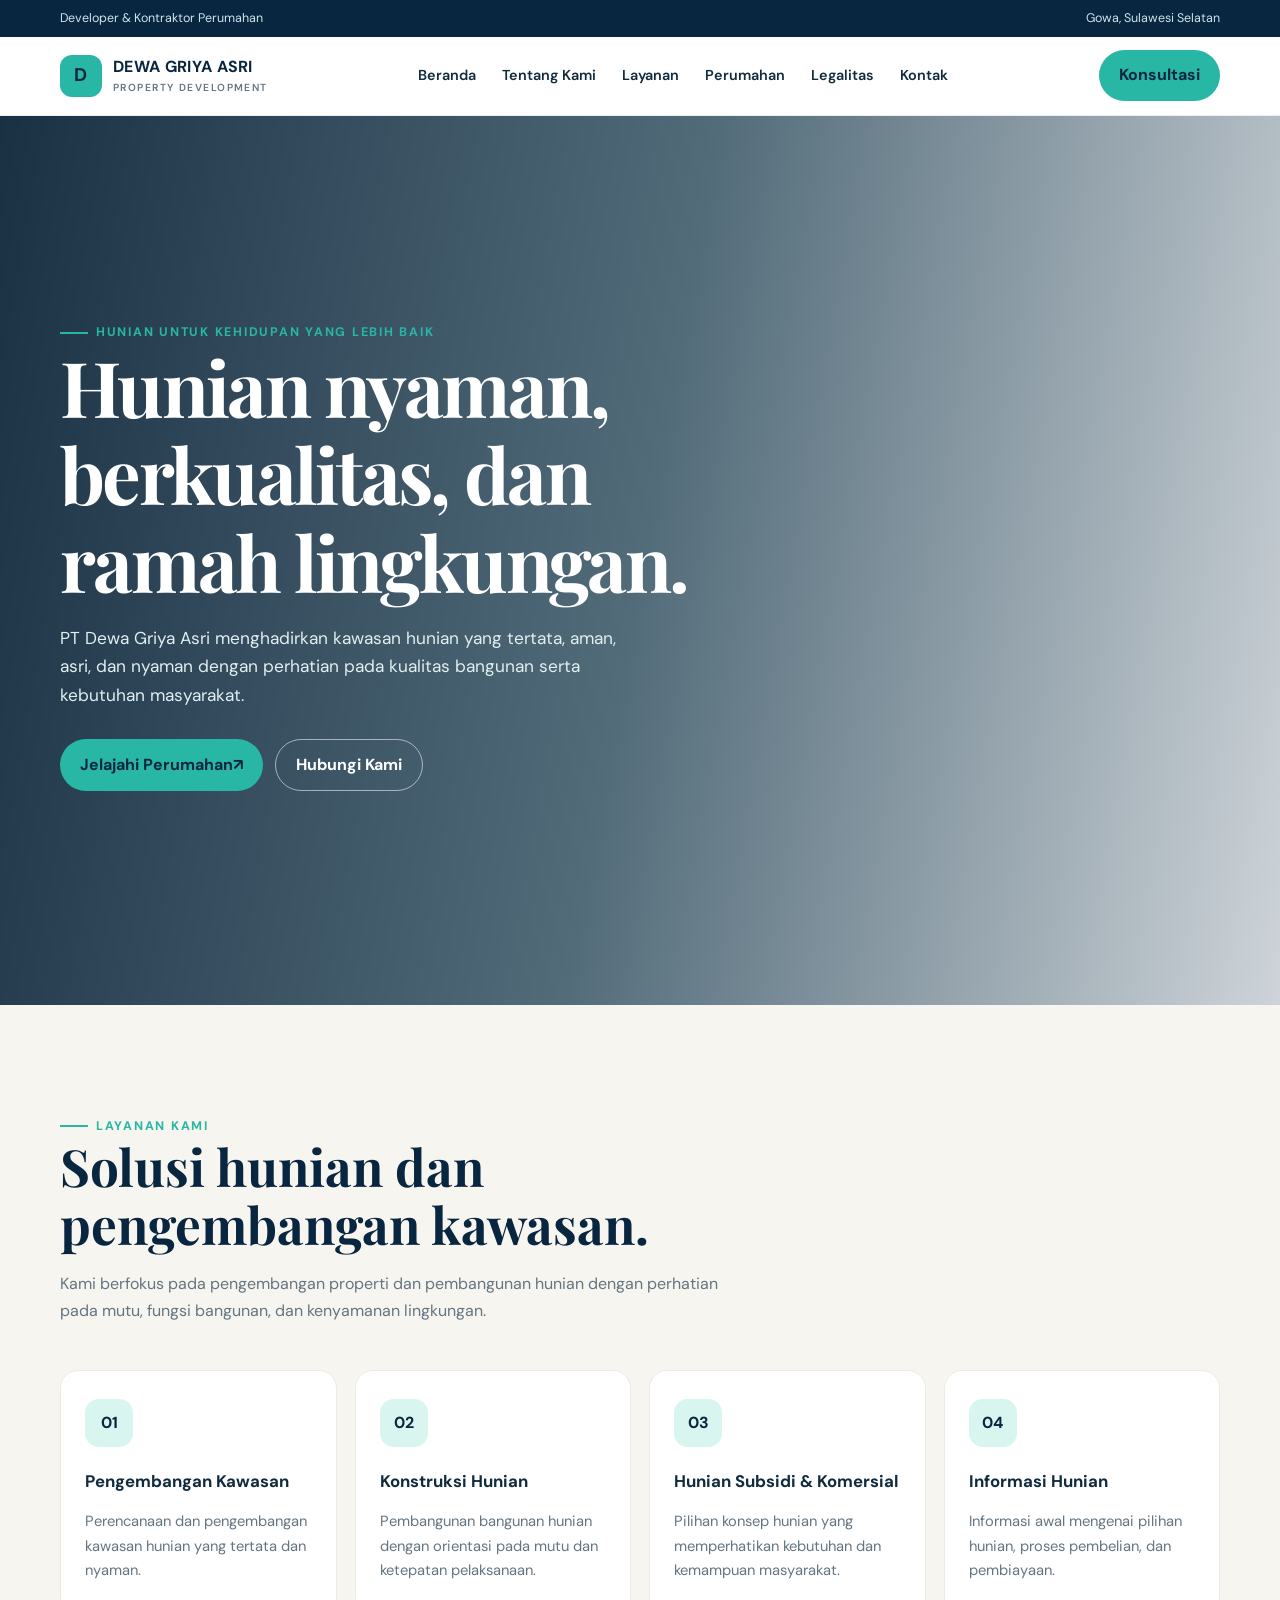
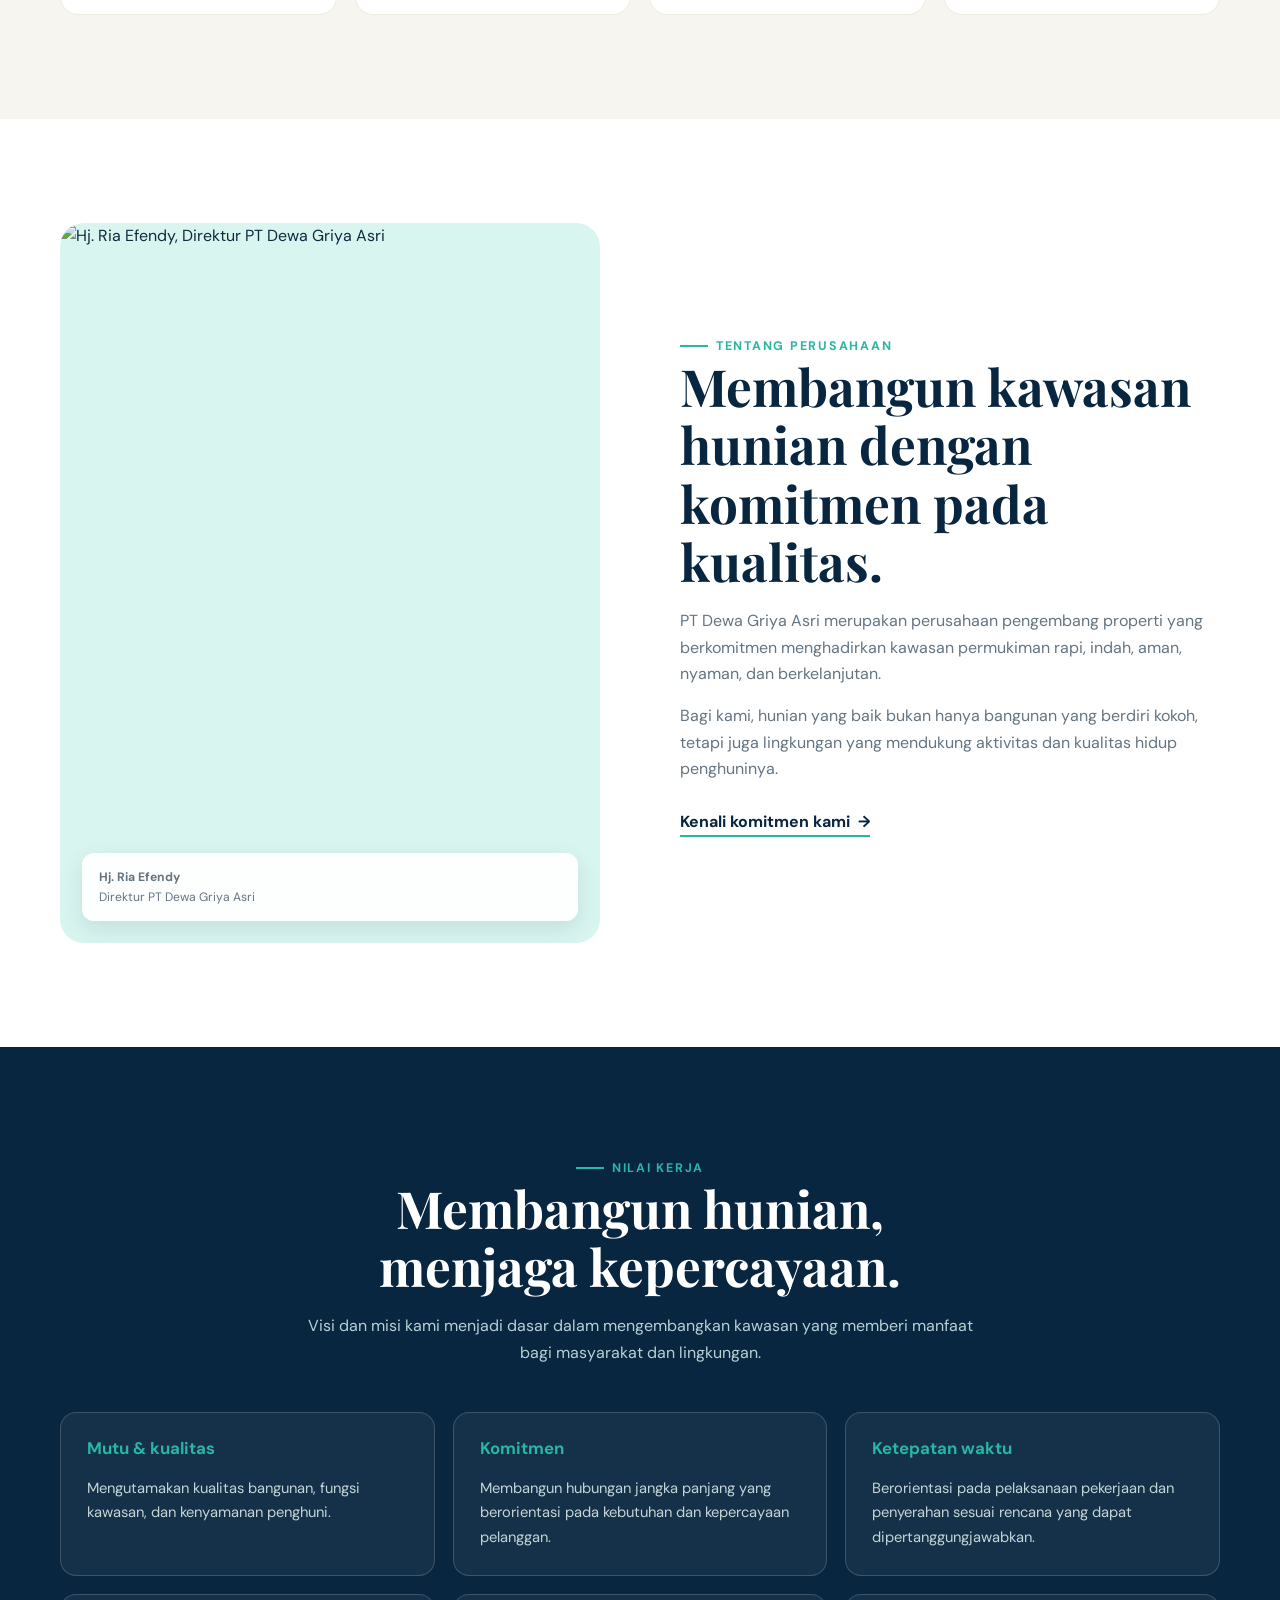
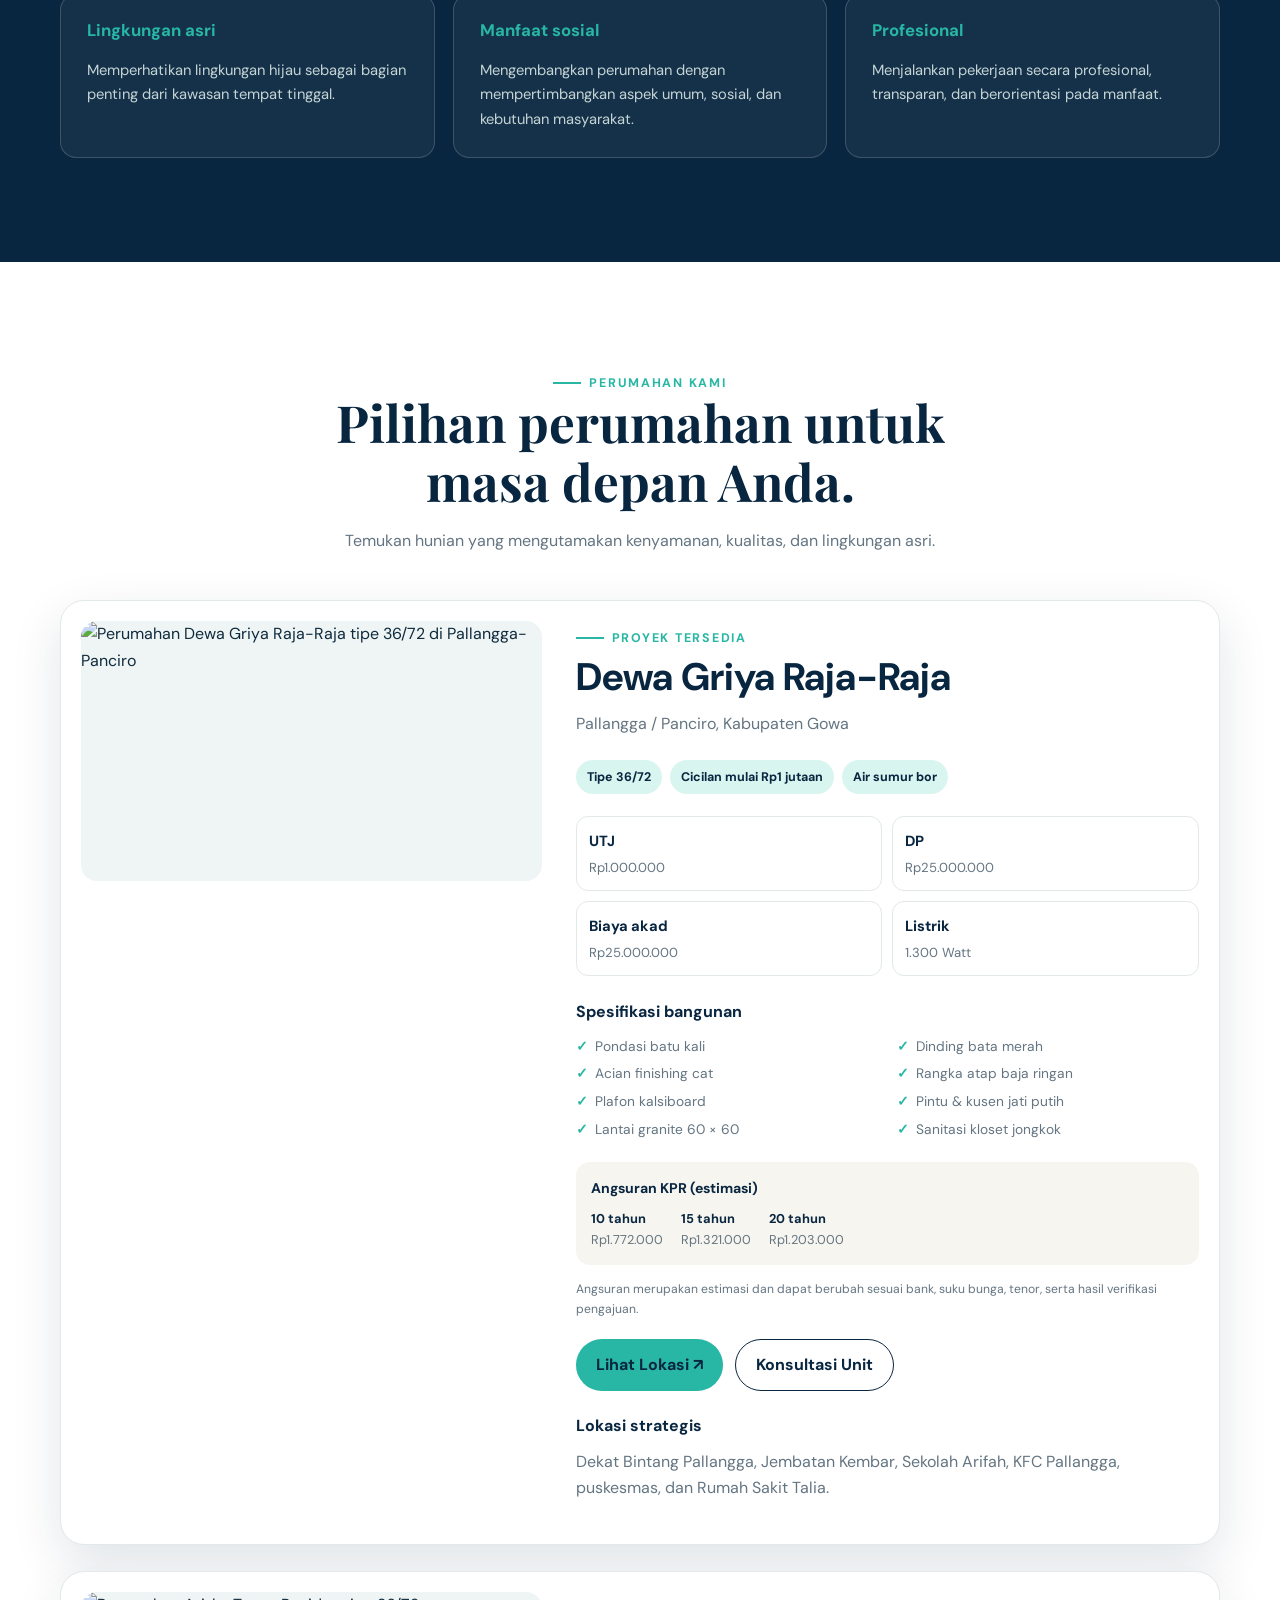
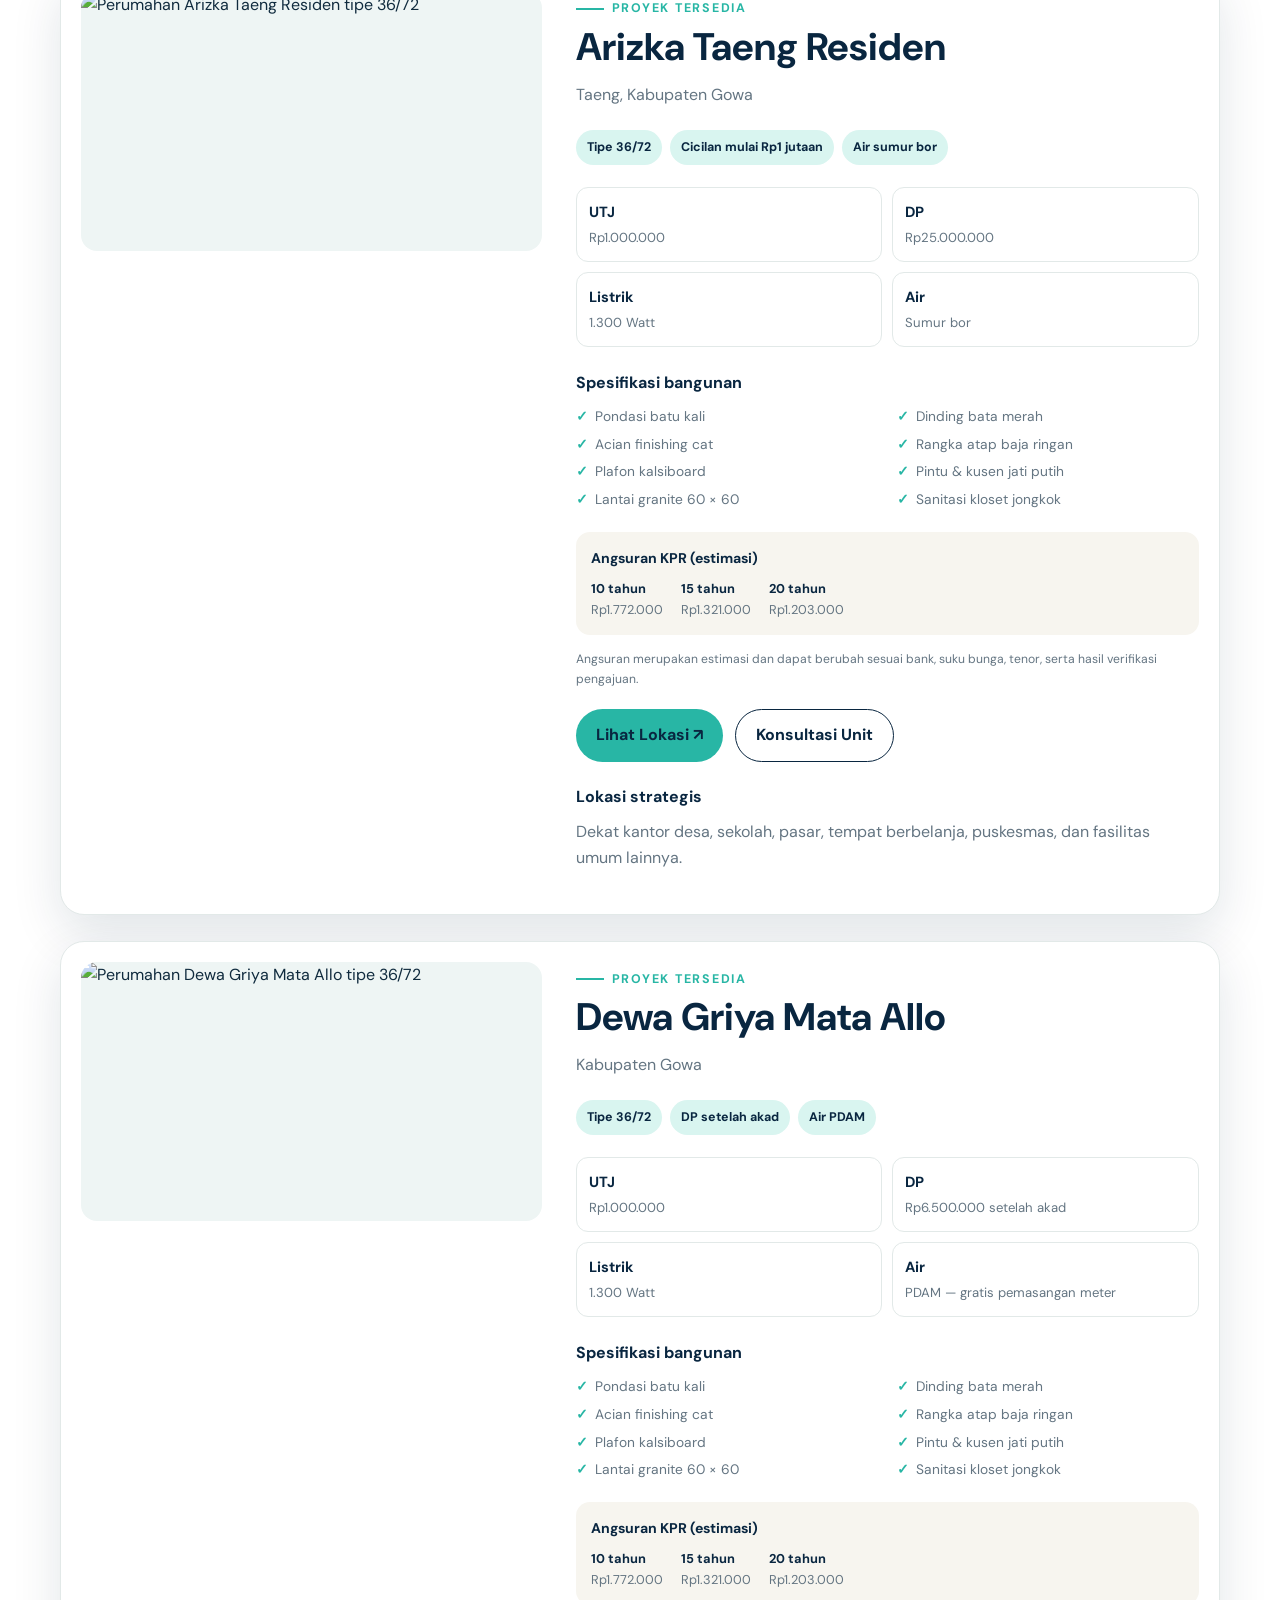
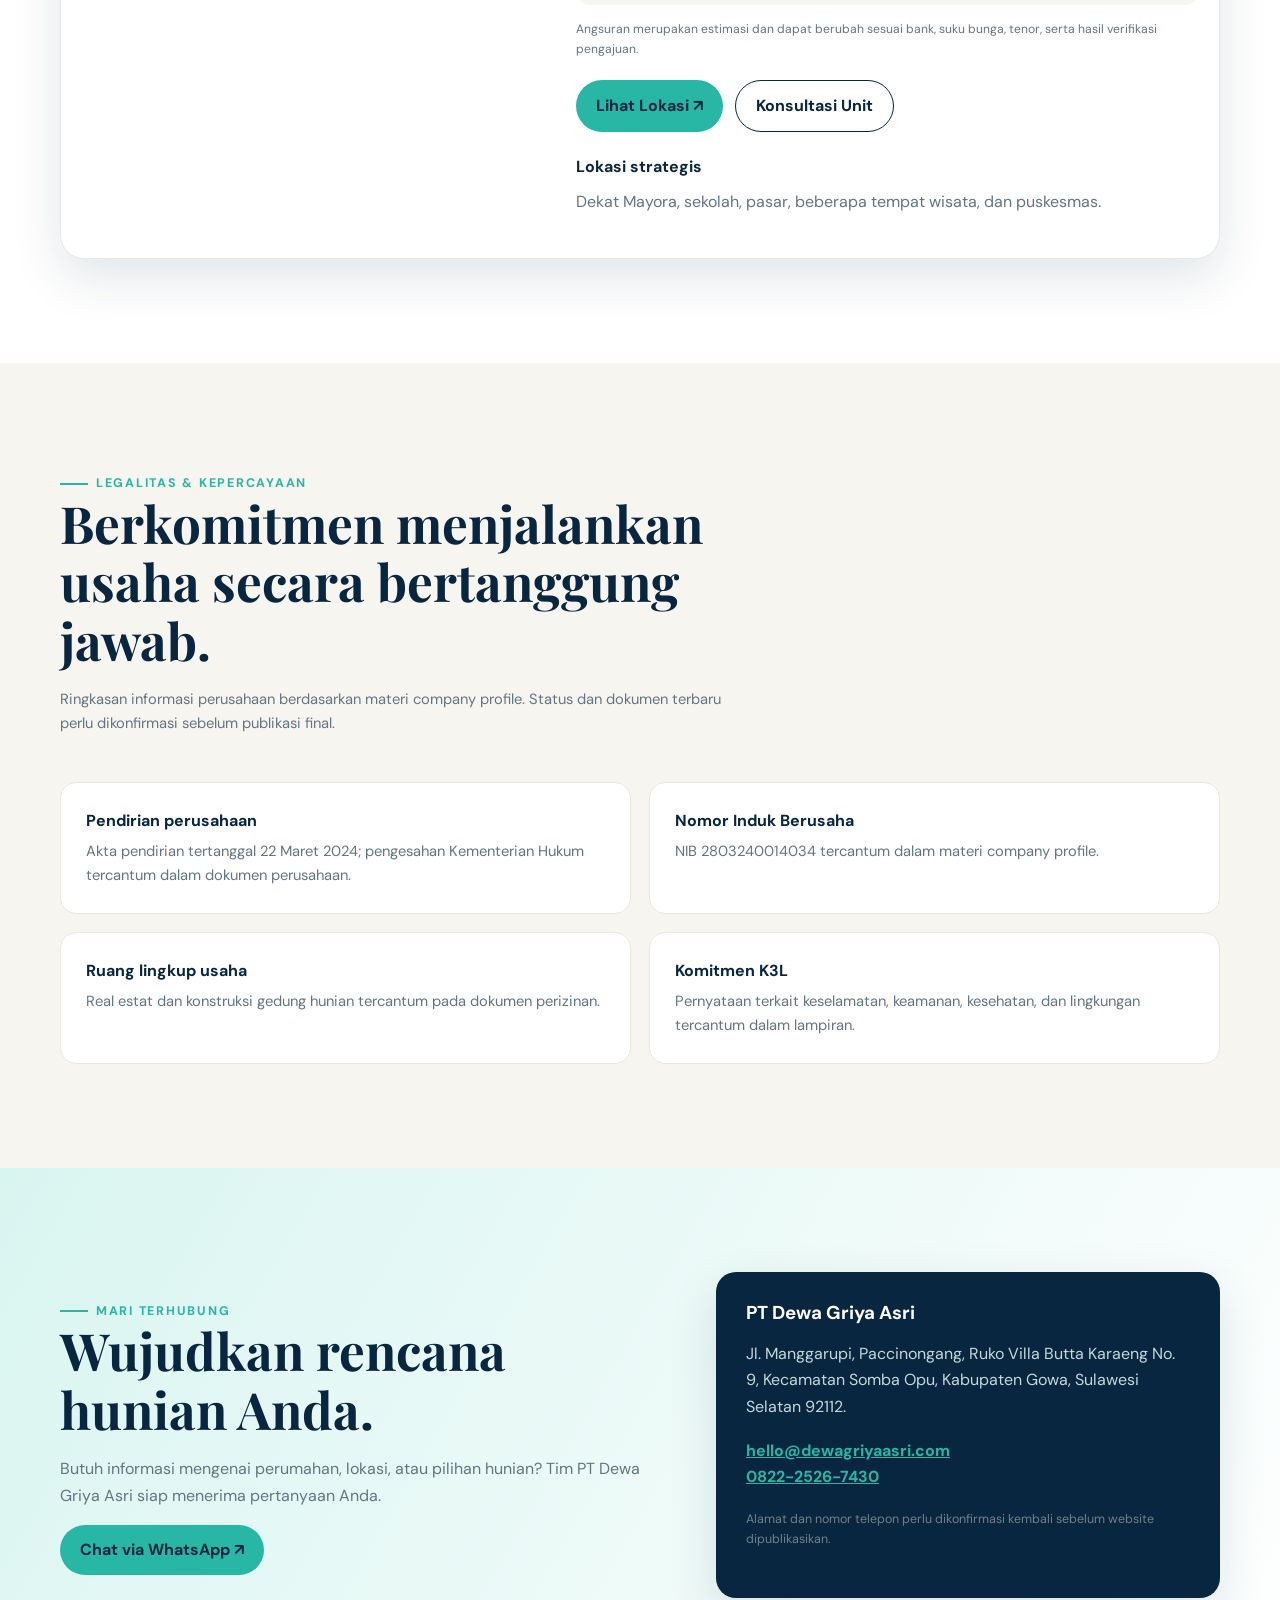
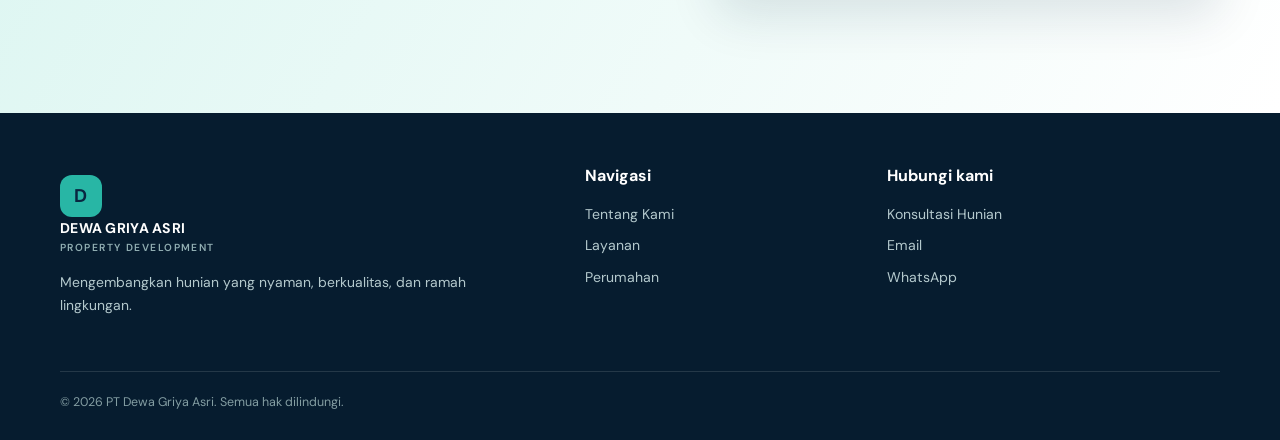
==== public/index.html @ ca7a3517 "Add PT Dewa Griya Asri website" ====
<!doctype html>
<html lang="id">
<head>
  <meta charset="utf-8">
  <meta name="viewport" content="width=device-width, initial-scale=1">
  <meta name="robots" content="index,follow">
  <meta name="theme-color" content="#0b2843">
  <link rel="canonical" href="https://dewagriyaasri.com/">
  <title>PT Dewa Griya Asri | Developer Perumahan di Gowa</title>
  <meta name="description" content="PT Dewa Griya Asri menyediakan perumahan tipe 36 di Gowa, Pallangga, Taeng, dan Mata Allo. Cek lokasi, spesifikasi, DP, serta estimasi cicilan KPR.">
  <meta property="og:type" content="website">
  <meta property="og:locale" content="id_ID">
  <meta property="og:site_name" content="PT Dewa Griya Asri">
  <meta property="og:title" content="Developer Perumahan Gowa | PT Dewa Griya Asri">
  <meta property="og:description" content="Pilihan hunian tipe 36 di Gowa dengan informasi lokasi, spesifikasi, DP, dan estimasi cicilan KPR.">
  <meta property="og:url" content="https://dewagriyaasri.com/">
  <meta property="og:image" content="https://dewagriyaasri.com/dewa-griya-raja-raja.webp">
  <meta name="twitter:card" content="summary_large_image">
  <meta name="twitter:title" content="Developer Perumahan Gowa | PT Dewa Griya Asri">
  <meta name="twitter:description" content="Pilihan hunian tipe 36 di Gowa dengan informasi lokasi, spesifikasi, DP, dan estimasi cicilan KPR.">
  <meta name="twitter:image" content="https://dewagriyaasri.com/dewa-griya-raja-raja.webp">
  <link rel="icon" href="/favicon.svg" type="image/svg+xml">
  <script type="application/ld+json">{"@context":"https://schema.org","@type":"RealEstateAgent","@id":"https://dewagriyaasri.com/#organization","name":"PT Dewa Griya Asri","url":"https://dewagriyaasri.com/","logo":"https://dewagriyaasri.com/favicon.svg","description":"Pengembang properti dan hunian di Gowa, Sulawesi Selatan.","email":"hello@dewagriyaasri.com","telephone":"+6282225267430","address":{"@type":"PostalAddress","streetAddress":"Jl. Manggarupi, Paccinongang, Ruko Villa Butta Karaeng No. 9","addressLocality":"Somba Opu","addressRegion":"Sulawesi Selatan","postalCode":"92112","addressCountry":"ID"},"areaServed":["Kabupaten Gowa","Kabupaten Maros","Kabupaten Takalar","Kota Makassar"]}</script>
  <link rel="preconnect" href="https://fonts.googleapis.com">
  <link rel="preconnect" href="https://fonts.gstatic.com" crossorigin>
  <link href="https://fonts.googleapis.com/css2?family=DM+Sans:wght@400;500;600;700&family=Playfair+Display:wght@600;700&display=swap" rel="stylesheet">
  <style>
    :root{--navy:#092640;--navy-2:#0f3857;--teal:#28b6a5;--teal-2:#d9f5f0;--cream:#f7f5ef;--ink:#102b3e;--muted:#647582;--line:#e2e9e8;--white:#fff;--shadow:0 18px 50px rgba(9,38,64,.12)}
    *{box-sizing:border-box}html{scroll-behavior:smooth}body{margin:0;color:var(--ink);font:16px/1.65 'DM Sans',Arial,sans-serif;background:#fff;overflow-x:hidden}a{color:inherit}img{max-width:100%;display:block}.container{width:min(1160px,calc(100% - 40px));margin:auto}.topline{background:var(--navy);color:#cce5eb;font-size:.78rem;padding:8px 0}.topline .container{display:flex;justify-content:space-between;gap:18px}.site-header{position:sticky;top:0;z-index:20;background:rgba(255,255,255,.96);border-bottom:1px solid rgba(9,38,64,.08);backdrop-filter:blur(10px)}.nav{height:78px;display:flex;align-items:center;justify-content:space-between;gap:24px}.brand{display:flex;gap:11px;align-items:center;text-decoration:none;font-weight:700;color:var(--navy);letter-spacing:.02em}.brand-mark{width:42px;height:42px;border-radius:12px;background:var(--teal);color:var(--navy);display:grid;place-items:center;font-weight:700;font-size:1.15rem}.brand small{display:block;font-size:.64rem;letter-spacing:.14em;color:var(--muted);font-weight:600}.menu{display:flex;align-items:center;gap:26px;font-size:.9rem;font-weight:600}.menu a{text-decoration:none}.menu a:hover{color:var(--teal)}.nav-cta,.button{background:var(--teal);color:var(--navy);text-decoration:none;padding:12px 20px;border-radius:999px;font-weight:700;display:inline-flex;align-items:center;justify-content:center;border:0;cursor:pointer}.nav-cta:hover,.button:hover{background:#7cddcf}.hero{min-height:650px;display:grid;align-items:center;background:linear-gradient(100deg,rgba(6,31,52,.92) 0%,rgba(9,45,65,.7) 50%,rgba(9,38,64,.2) 100%),url('https://images.unsplash.com/photo-1600585154340-be6161a56a0c?auto=format&fit=crop&w=2000&q=85') center/cover}.hero-content{padding:96px 0 110px;color:white;max-width:690px}.eyebrow{display:inline-flex;align-items:center;gap:8px;color:var(--teal);font-size:.78rem;font-weight:700;letter-spacing:.14em;text-transform:uppercase}.eyebrow:before{content:'';width:28px;height:2px;background:var(--teal)}h1,h2,h3{margin:0 0 18px;line-height:1.14}h1,h2{font-family:'Playfair Display',Georgia,serif}h1{font-size:clamp(2.8rem,6vw,5.2rem);letter-spacing:-.035em}.hero p{font-size:1.08rem;max-width:570px;color:#e0eff0;margin:0 0 30px}.actions{display:flex;gap:12px;flex-wrap:wrap}.button.alt{background:transparent;color:#fff;border:1px solid rgba(255,255,255,.55)}.button.alt:hover{background:#fff;color:var(--navy)}section{padding:104px 0}.section-head{max-width:680px;margin-bottom:46px}.section-head.center{text-align:center;margin-left:auto;margin-right:auto}.section-head h2{font-size:clamp(2rem,4vw,3.25rem);color:var(--navy)}.section-head p{color:var(--muted);margin:0}.services{background:var(--cream)}.service-grid{display:grid;grid-template-columns:repeat(4,1fr);gap:18px}.service{background:#fff;border-radius:18px;padding:28px 24px;min-height:245px;border:1px solid #eeeae1;transition:.25s}.service:hover{transform:translateY(-5px);box-shadow:var(--shadow)}.icon{width:48px;height:48px;border-radius:14px;background:var(--teal-2);display:grid;place-items:center;color:var(--navy);font-weight:700;margin-bottom:25px}.service h3{font-size:1.05rem}.service p,.feature p,.legal p{font-size:.92rem;color:var(--muted);margin:0}.about{display:grid;grid-template-columns:1fr 1fr;gap:80px;align-items:center}.about-visual{min-height:500px;border-radius:24px;background:var(--teal-2);position:relative;overflow:hidden}.about-visual img{width:100%;height:100%;min-height:500px;object-fit:cover;object-position:center 28%}.visual-note{position:absolute;bottom:22px;left:22px;right:22px;background:rgba(255,255,255,.94);padding:14px 17px;border-radius:12px;font-size:.76rem;color:var(--muted);box-shadow:0 8px 22px rgba(9,38,64,.1)}.about-copy h2{font-size:clamp(2rem,4vw,3.2rem);color:var(--navy)}.about-copy p{color:var(--muted)}.text-link{color:var(--navy);font-weight:700;text-decoration:none;border-bottom:2px solid var(--teal);display:inline-block;margin-top:10px}.values{background:var(--navy);color:white}.values .section-head h2{color:#fff}.values .section-head p{color:#b8d0d3}.value-grid{display:grid;grid-template-columns:repeat(3,1fr);gap:18px}.feature{border:1px solid rgba(255,255,255,.17);border-radius:16px;padding:26px;background:rgba(255,255,255,.05)}.feature h3{font-size:1.05rem;color:var(--teal)}.feature p{color:#c5d5d6}.catalog{background:#fff}.empty-project{border:1px dashed #9ac9c3;border-radius:20px;padding:48px;text-align:center;background:linear-gradient(135deg,#f1fbf9,#fff)}.empty-project h3{color:var(--navy);font-size:1.5rem}.empty-project p{max-width:620px;margin:0 auto 22px;color:var(--muted)}.project-card{display:grid;grid-template-columns:.85fr 1.15fr;gap:34px;background:#fff;border:1px solid var(--line);border-radius:24px;padding:20px;box-shadow:var(--shadow);text-align:left}.project-image{border-radius:16px;overflow:hidden;background:#eef5f4;aspect-ratio:16/9;align-self:start}.project-image img{width:100%;height:100%;object-fit:contain;object-position:center}.project-placeholder{height:100%;min-height:480px;border-radius:16px;background:linear-gradient(145deg,var(--navy),var(--navy-2));color:#fff;display:grid;place-items:center;text-align:center;padding:30px}.project-placeholder strong{display:block;color:var(--teal);font-family:'Playfair Display',Georgia,serif;font-size:2rem;line-height:1.15}.project-placeholder span{display:block;margin-top:10px;color:#c5d8d9;font-size:.9rem}.project-content h3{font-size:clamp(1.7rem,3vw,2.4rem);color:var(--navy);margin:7px 0 12px}.project-location{color:var(--muted);margin:0 0 22px}.project-tags{display:flex;gap:8px;flex-wrap:wrap;margin-bottom:22px}.project-tag{background:var(--teal-2);color:var(--navy);font-size:.78rem;font-weight:700;padding:7px 11px;border-radius:999px}.project-data{display:grid;grid-template-columns:1fr 1fr;gap:10px;margin:0 0 23px}.project-data div{border:1px solid var(--line);border-radius:12px;padding:12px}.project-data strong{display:block;color:var(--navy);font-size:.92rem}.project-data span{display:block;color:var(--muted);font-size:.82rem;margin-top:3px}.project-content h4{font-size:1rem;color:var(--navy);margin:22px 0 9px}.spec-list{display:grid;grid-template-columns:1fr 1fr;gap:5px 20px;padding:0;margin:0;list-style:none;color:var(--muted);font-size:.86rem}.spec-list li::before{content:'✓';color:var(--teal);font-weight:700;margin-right:7px}.installment{background:var(--cream);border-radius:14px;padding:15px;margin-top:21px}.installment p{margin:0 0 8px;color:var(--navy);font-size:.88rem}.installment-grid{display:flex;gap:18px;flex-wrap:wrap}.installment-grid strong{display:block;color:var(--navy)}.installment-grid span{font-size:.8rem;color:var(--muted)}.project-note{font-size:.76rem!important;margin:14px 0 0!important;color:var(--muted)!important}.legal{background:var(--cream)}.legal-grid{display:grid;grid-template-columns:1fr 1fr;gap:18px}.legal-card{background:#fff;border-radius:16px;padding:25px;border:1px solid #ebe7df}.legal-card strong{display:block;color:var(--navy);margin-bottom:5px}.contact{background:linear-gradient(120deg,var(--teal-2),#fff);padding-bottom:115px}.contact-box{display:grid;grid-template-columns:1.1fr .9fr;gap:40px;align-items:center}.contact h2{font-size:clamp(2.1rem,4vw,3.4rem);color:var(--navy)}.contact p{color:var(--muted)}.contact-card{background:var(--navy);color:#fff;border-radius:20px;padding:30px;box-shadow:var(--shadow)}.contact-card p{color:#c5d8d9;margin:5px 0 18px}.contact-card a{color:var(--teal);font-weight:700}.footer{background:#061c2f;color:#b4c9cd;padding:54px 0 28px}.footer-grid{display:grid;grid-template-columns:1.3fr .7fr .9fr;gap:44px;padding-bottom:40px}.footer h3{font-family:'DM Sans',sans-serif;font-size:1rem;color:#fff}.footer p{font-size:.87rem}.footer a{text-decoration:none;display:block;font-size:.88rem;margin:8px 0}.copyright{border-top:1px solid rgba(255,255,255,.12);padding-top:20px;font-size:.78rem;color:#839da2}.mobile-toggle{display:none;background:none;border:0;font-size:1.7rem;color:var(--navy)}.disclaimer{font-size:.78rem!important;margin-top:25px;color:#708186!important}
    @media(max-width:900px){.menu{gap:14px}.menu a:nth-child(n+4){display:none}.service-grid{grid-template-columns:repeat(2,1fr)}.about{gap:42px}.value-grid{grid-template-columns:repeat(2,1fr)}}
    @media(max-width:640px){.container{width:min(100% - 32px,560px)}.topline{display:none}.nav{height:68px}.brand small{font-size:.55rem}.brand-mark{width:37px;height:37px}.mobile-toggle{display:block}.menu{display:none;position:absolute;top:68px;left:0;right:0;background:white;padding:12px 16px 20px;flex-direction:column;align-items:stretch;box-shadow:0 15px 25px rgba(0,0,0,.12)}.menu.open{display:flex}.menu a:nth-child(n+4){display:block}.nav-cta{display:none}.hero{min-height:620px}.hero-content{padding:80px 0}.hero p{font-size:1rem}.button{padding:11px 17px}.hero h1{font-size:clamp(2.5rem,13vw,4rem)}section{padding:72px 0}.service-grid,.value-grid,.legal-grid,.about,.contact-box,.footer-grid,.project-card{grid-template-columns:1fr}.about-visual{min-height:360px;order:2}.project-image img{min-height:0}.project-data,.spec-list{grid-template-columns:1fr 1fr}.section-head{margin-bottom:32px}.empty-project{padding:32px 20px}.contact-card{padding:24px}.footer-grid{gap:22px}}
  </style>
</head>
<body>
  <div class="topline"><div class="container"><span>Developer &amp; Kontraktor Perumahan</span><span>Gowa, Sulawesi Selatan</span></div></div>
  <header class="site-header"><div class="container nav"><a class="brand" href="#beranda"><span class="brand-mark">D</span><span>DEWA GRIYA ASRI<small>PROPERTY DEVELOPMENT</small></span></a><button class="mobile-toggle" aria-label="Buka menu">☰</button><nav class="menu"><a href="#beranda">Beranda</a><a href="#tentang">Tentang Kami</a><a href="#layanan">Layanan</a><a href="#perumahan">Perumahan</a><a href="#legalitas">Legalitas</a><a href="#kontak">Kontak</a></nav><a class="nav-cta" href="#kontak">Konsultasi</a></div></header>
  <main>
    <section class="hero" id="beranda"><div class="container"><div class="hero-content"><span class="eyebrow">Hunian untuk kehidupan yang lebih baik</span><h1>Hunian nyaman, berkualitas, dan ramah lingkungan.</h1><p>PT Dewa Griya Asri menghadirkan kawasan hunian yang tertata, aman, asri, dan nyaman dengan perhatian pada kualitas bangunan serta kebutuhan masyarakat.</p><div class="actions"><a class="button" href="#perumahan">Jelajahi Perumahan <span aria-hidden="true">↗</span></a><a class="button alt" href="#kontak">Hubungi Kami</a></div></div></div></section>
    <section class="services" id="layanan"><div class="container"><div class="section-head"><span class="eyebrow">Layanan kami</span><h2>Solusi hunian dan pengembangan kawasan.</h2><p>Kami berfokus pada pengembangan properti dan pembangunan hunian dengan perhatian pada mutu, fungsi bangunan, dan kenyamanan lingkungan.</p></div><div class="service-grid"><article class="service"><div class="icon">01</div><h3>Pengembangan Kawasan</h3><p>Perencanaan dan pengembangan kawasan hunian yang tertata dan nyaman.</p></article><article class="service"><div class="icon">02</div><h3>Konstruksi Hunian</h3><p>Pembangunan bangunan hunian dengan orientasi pada mutu dan ketepatan pelaksanaan.</p></article><article class="service"><div class="icon">03</div><h3>Hunian Subsidi &amp; Komersial</h3><p>Pilihan konsep hunian yang memperhatikan kebutuhan dan kemampuan masyarakat.</p></article><article class="service"><div class="icon">04</div><h3>Informasi Hunian</h3><p>Informasi awal mengenai pilihan hunian, proses pembelian, dan pembiayaan.</p></article></div></div></section>
    <section id="tentang"><div class="container about"><div class="about-visual"><img src="/director-hj-ria-efendy.webp" alt="Hj. Ria Efendy, Direktur PT Dewa Griya Asri" width="960" height="1280" loading="lazy" decoding="async"><span class="visual-note"><strong>Hj. Ria Efendy</strong><br>Direktur PT Dewa Griya Asri</span></div><div class="about-copy"><span class="eyebrow">Tentang perusahaan</span><h2>Membangun kawasan hunian dengan komitmen pada kualitas.</h2><p>PT Dewa Griya Asri merupakan perusahaan pengembang properti yang berkomitmen menghadirkan kawasan permukiman rapi, indah, aman, nyaman, dan berkelanjutan.</p><p>Bagi kami, hunian yang baik bukan hanya bangunan yang berdiri kokoh, tetapi juga lingkungan yang mendukung aktivitas dan kualitas hidup penghuninya.</p><a class="text-link" href="#nilai">Kenali komitmen kami&nbsp; →</a></div></div></section>
    <section class="values" id="nilai"><div class="container"><div class="section-head center"><span class="eyebrow">Nilai kerja</span><h2>Membangun hunian, menjaga kepercayaan.</h2><p>Visi dan misi kami menjadi dasar dalam mengembangkan kawasan yang memberi manfaat bagi masyarakat dan lingkungan.</p></div><div class="value-grid"><article class="feature"><h3>Mutu &amp; kualitas</h3><p>Mengutamakan kualitas bangunan, fungsi kawasan, dan kenyamanan penghuni.</p></article><article class="feature"><h3>Komitmen</h3><p>Membangun hubungan jangka panjang yang berorientasi pada kebutuhan dan kepercayaan pelanggan.</p></article><article class="feature"><h3>Ketepatan waktu</h3><p>Berorientasi pada pelaksanaan pekerjaan dan penyerahan sesuai rencana yang dapat dipertanggungjawabkan.</p></article><article class="feature"><h3>Lingkungan asri</h3><p>Memperhatikan lingkungan hijau sebagai bagian penting dari kawasan tempat tinggal.</p></article><article class="feature"><h3>Manfaat sosial</h3><p>Mengembangkan perumahan dengan mempertimbangkan aspek umum, sosial, dan kebutuhan masyarakat.</p></article><article class="feature"><h3>Profesional</h3><p>Menjalankan pekerjaan secara profesional, transparan, dan berorientasi pada manfaat.</p></article></div></div></section>
    <section class="catalog" id="perumahan"><div class="container"><div class="section-head center"><span class="eyebrow">Perumahan kami</span><h2>Pilihan perumahan untuk masa depan Anda.</h2><p>Temukan hunian yang mengutamakan kenyamanan, kualitas, dan lingkungan asri.</p></div><article class="project-card"><div class="project-image"><img src="/dewa-griya-raja-raja.webp" alt="Perumahan Dewa Griya Raja-Raja tipe 36/72 di Pallangga-Panciro" width="1280" height="720" loading="lazy" decoding="async"></div><div class="project-content"><span class="eyebrow">Proyek tersedia</span><h3>Dewa Griya Raja-Raja</h3><p class="project-location">Pallangga / Panciro, Kabupaten Gowa</p><div class="project-tags"><span class="project-tag">Tipe 36/72</span><span class="project-tag">Cicilan mulai Rp1 jutaan</span><span class="project-tag">Air sumur bor</span></div><div class="project-data"><div><strong>UTJ</strong><span>Rp1.000.000</span></div><div><strong>DP</strong><span>Rp25.000.000</span></div><div><strong>Biaya akad</strong><span>Rp25.000.000</span></div><div><strong>Listrik</strong><span>1.300 Watt</span></div></div><h4>Spesifikasi bangunan</h4><ul class="spec-list"><li>Pondasi batu kali</li><li>Dinding bata merah</li><li>Acian finishing cat</li><li>Rangka atap baja ringan</li><li>Plafon kalsiboard</li><li>Pintu &amp; kusen jati putih</li><li>Lantai granite 60 × 60</li><li>Sanitasi kloset jongkok</li></ul><div class="installment"><p><strong>Angsuran KPR (estimasi)</strong></p><div class="installment-grid"><span><strong>10 tahun</strong>Rp1.772.000</span><span><strong>15 tahun</strong>Rp1.321.000</span><span><strong>20 tahun</strong>Rp1.203.000</span></div></div><p class="project-note">Angsuran merupakan estimasi dan dapat berubah sesuai bank, suku bunga, tenor, serta hasil verifikasi pengajuan.</p><div class="actions" style="margin-top:20px"><a class="button" href="https://maps.app.goo.gl/v7zaQBCbqoZ4ijrNA?g_st=aw" target="_blank" rel="noopener">Lihat Lokasi ↗</a><a class="button alt" style="color:var(--navy);border-color:var(--navy)" href="#kontak">Konsultasi Unit</a></div><h4>Lokasi strategis</h4><p class="project-location">Dekat Bintang Pallangga, Jembatan Kembar, Sekolah Arifah, KFC Pallangga, puskesmas, dan Rumah Sakit Talia.</p></div></article><article class="project-card" style="margin-top:26px"><div class="project-image"><img src="/arizka-taeng-residen.webp" alt="Perumahan Arizka Taeng Residen tipe 36/72" width="1280" height="720" loading="lazy" decoding="async"></div><div class="project-content"><span class="eyebrow">Proyek tersedia</span><h3>Arizka Taeng Residen</h3><p class="project-location">Taeng, Kabupaten Gowa</p><div class="project-tags"><span class="project-tag">Tipe 36/72</span><span class="project-tag">Cicilan mulai Rp1 jutaan</span><span class="project-tag">Air sumur bor</span></div><div class="project-data"><div><strong>UTJ</strong><span>Rp1.000.000</span></div><div><strong>DP</strong><span>Rp25.000.000</span></div><div><strong>Listrik</strong><span>1.300 Watt</span></div><div><strong>Air</strong><span>Sumur bor</span></div></div><h4>Spesifikasi bangunan</h4><ul class="spec-list"><li>Pondasi batu kali</li><li>Dinding bata merah</li><li>Acian finishing cat</li><li>Rangka atap baja ringan</li><li>Plafon kalsiboard</li><li>Pintu &amp; kusen jati putih</li><li>Lantai granite 60 × 60</li><li>Sanitasi kloset jongkok</li></ul><div class="installment"><p><strong>Angsuran KPR (estimasi)</strong></p><div class="installment-grid"><span><strong>10 tahun</strong>Rp1.772.000</span><span><strong>15 tahun</strong>Rp1.321.000</span><span><strong>20 tahun</strong>Rp1.203.000</span></div></div><p class="project-note">Angsuran merupakan estimasi dan dapat berubah sesuai bank, suku bunga, tenor, serta hasil verifikasi pengajuan.</p><div class="actions" style="margin-top:20px"><a class="button" href="https://maps.app.goo.gl/xgnjQ3XS2tucTbyp7?g_st=aw" target="_blank" rel="noopener">Lihat Lokasi ↗</a><a class="button alt" style="color:var(--navy);border-color:var(--navy)" href="#kontak">Konsultasi Unit</a></div><h4>Lokasi strategis</h4><p class="project-location">Dekat kantor desa, sekolah, pasar, tempat berbelanja, puskesmas, dan fasilitas umum lainnya.</p></div></article><article class="project-card" style="margin-top:26px"><div class="project-image"><img src="/dewa-griya-mata-allo.webp" alt="Perumahan Dewa Griya Mata Allo tipe 36/72" width="1280" height="720" loading="lazy" decoding="async"></div><div class="project-content"><span class="eyebrow">Proyek tersedia</span><h3>Dewa Griya Mata Allo</h3><p class="project-location">Kabupaten Gowa</p><div class="project-tags"><span class="project-tag">Tipe 36/72</span><span class="project-tag">DP setelah akad</span><span class="project-tag">Air PDAM</span></div><div class="project-data"><div><strong>UTJ</strong><span>Rp1.000.000</span></div><div><strong>DP</strong><span>Rp6.500.000 setelah akad</span></div><div><strong>Listrik</strong><span>1.300 Watt</span></div><div><strong>Air</strong><span>PDAM — gratis pemasangan meter</span></div></div><h4>Spesifikasi bangunan</h4><ul class="spec-list"><li>Pondasi batu kali</li><li>Dinding bata merah</li><li>Acian finishing cat</li><li>Rangka atap baja ringan</li><li>Plafon kalsiboard</li><li>Pintu &amp; kusen jati putih</li><li>Lantai granite 60 × 60</li><li>Sanitasi kloset jongkok</li></ul><div class="installment"><p><strong>Angsuran KPR (estimasi)</strong></p><div class="installment-grid"><span><strong>10 tahun</strong>Rp1.772.000</span><span><strong>15 tahun</strong>Rp1.321.000</span><span><strong>20 tahun</strong>Rp1.203.000</span></div></div><p class="project-note">Angsuran merupakan estimasi dan dapat berubah sesuai bank, suku bunga, tenor, serta hasil verifikasi pengajuan.</p><div class="actions" style="margin-top:20px"><a class="button" href="https://maps.app.goo.gl/bCNLftCjCtgudQwL9?g_st=aw" target="_blank" rel="noopener">Lihat Lokasi ↗</a><a class="button alt" style="color:var(--navy);border-color:var(--navy)" href="#kontak">Konsultasi Unit</a></div><h4>Lokasi strategis</h4><p class="project-location">Dekat Mayora, sekolah, pasar, beberapa tempat wisata, dan puskesmas.</p></div></article></div></section>
    <section class="legal" id="legalitas"><div class="container"><div class="section-head"><span class="eyebrow">Legalitas &amp; kepercayaan</span><h2>Berkomitmen menjalankan usaha secara bertanggung jawab.</h2><p>Ringkasan informasi perusahaan berdasarkan materi company profile. Status dan dokumen terbaru perlu dikonfirmasi sebelum publikasi final.</p></div><div class="legal-grid"><div class="legal-card"><strong>Pendirian perusahaan</strong><p>Akta pendirian tertanggal 22 Maret 2024; pengesahan Kementerian Hukum tercantum dalam dokumen perusahaan.</p></div><div class="legal-card"><strong>Nomor Induk Berusaha</strong><p>NIB 2803240014034 tercantum dalam materi company profile.</p></div><div class="legal-card"><strong>Ruang lingkup usaha</strong><p>Real estat dan konstruksi gedung hunian tercantum pada dokumen perizinan.</p></div><div class="legal-card"><strong>Komitmen K3L</strong><p>Pernyataan terkait keselamatan, keamanan, kesehatan, dan lingkungan tercantum dalam lampiran.</p></div></div></div></section>
    <section class="contact" id="kontak"><div class="container contact-box"><div><span class="eyebrow">Mari terhubung</span><h2>Wujudkan rencana hunian Anda.</h2><p>Butuh informasi mengenai perumahan, lokasi, atau pilihan hunian? Tim PT Dewa Griya Asri siap menerima pertanyaan Anda.</p><a class="button" href="https://wa.me/6282225267430?text=Halo%2C%20saya%20ingin%20mendapatkan%20informasi%20mengenai%20perumahan%20PT%20Dewa%20Griya%20Asri." target="_blank" rel="noopener">Chat via WhatsApp ↗</a></div><div class="contact-card"><h3>PT Dewa Griya Asri</h3><p>Jl. Manggarupi, Paccinongang, Ruko Villa Butta Karaeng No. 9, Kecamatan Somba Opu, Kabupaten Gowa, Sulawesi Selatan 92112.</p><p><a href="mailto:hello@dewagriyaasri.com">hello@dewagriyaasri.com</a><br><a href="tel:+6282225267430">0822-2526-7430</a></p><p class="disclaimer">Alamat dan nomor telepon perlu dikonfirmasi kembali sebelum website dipublikasikan.</p></div></div></section>
  </main>
  <footer class="footer"><div class="container"><div class="footer-grid"><div><a class="brand" href="#beranda"><span class="brand-mark">D</span><span style="color:#fff">DEWA GRIYA ASRI<small style="color:#91aeb2">PROPERTY DEVELOPMENT</small></span></a><p>Mengembangkan hunian yang nyaman, berkualitas, dan ramah lingkungan.</p></div><div><h3>Navigasi</h3><a href="#tentang">Tentang Kami</a><a href="#layanan">Layanan</a><a href="#perumahan">Perumahan</a></div><div><h3>Hubungi kami</h3><a href="#kontak">Konsultasi Hunian</a><a href="mailto:hello@dewagriyaasri.com">Email</a><a href="https://wa.me/6282225267430" target="_blank" rel="noopener">WhatsApp</a></div></div><div class="copyright">© 2026 PT Dewa Griya Asri. Semua hak dilindungi.</div></div></footer>
  <script>const toggle=document.querySelector('.mobile-toggle'),menu=document.querySelector('.menu');toggle.addEventListener('click',()=>menu.classList.toggle('open'));document.querySelectorAll('.menu a').forEach(a=>a.addEventListener('click',()=>menu.classList.remove('open')));</script>
</body>
</html>
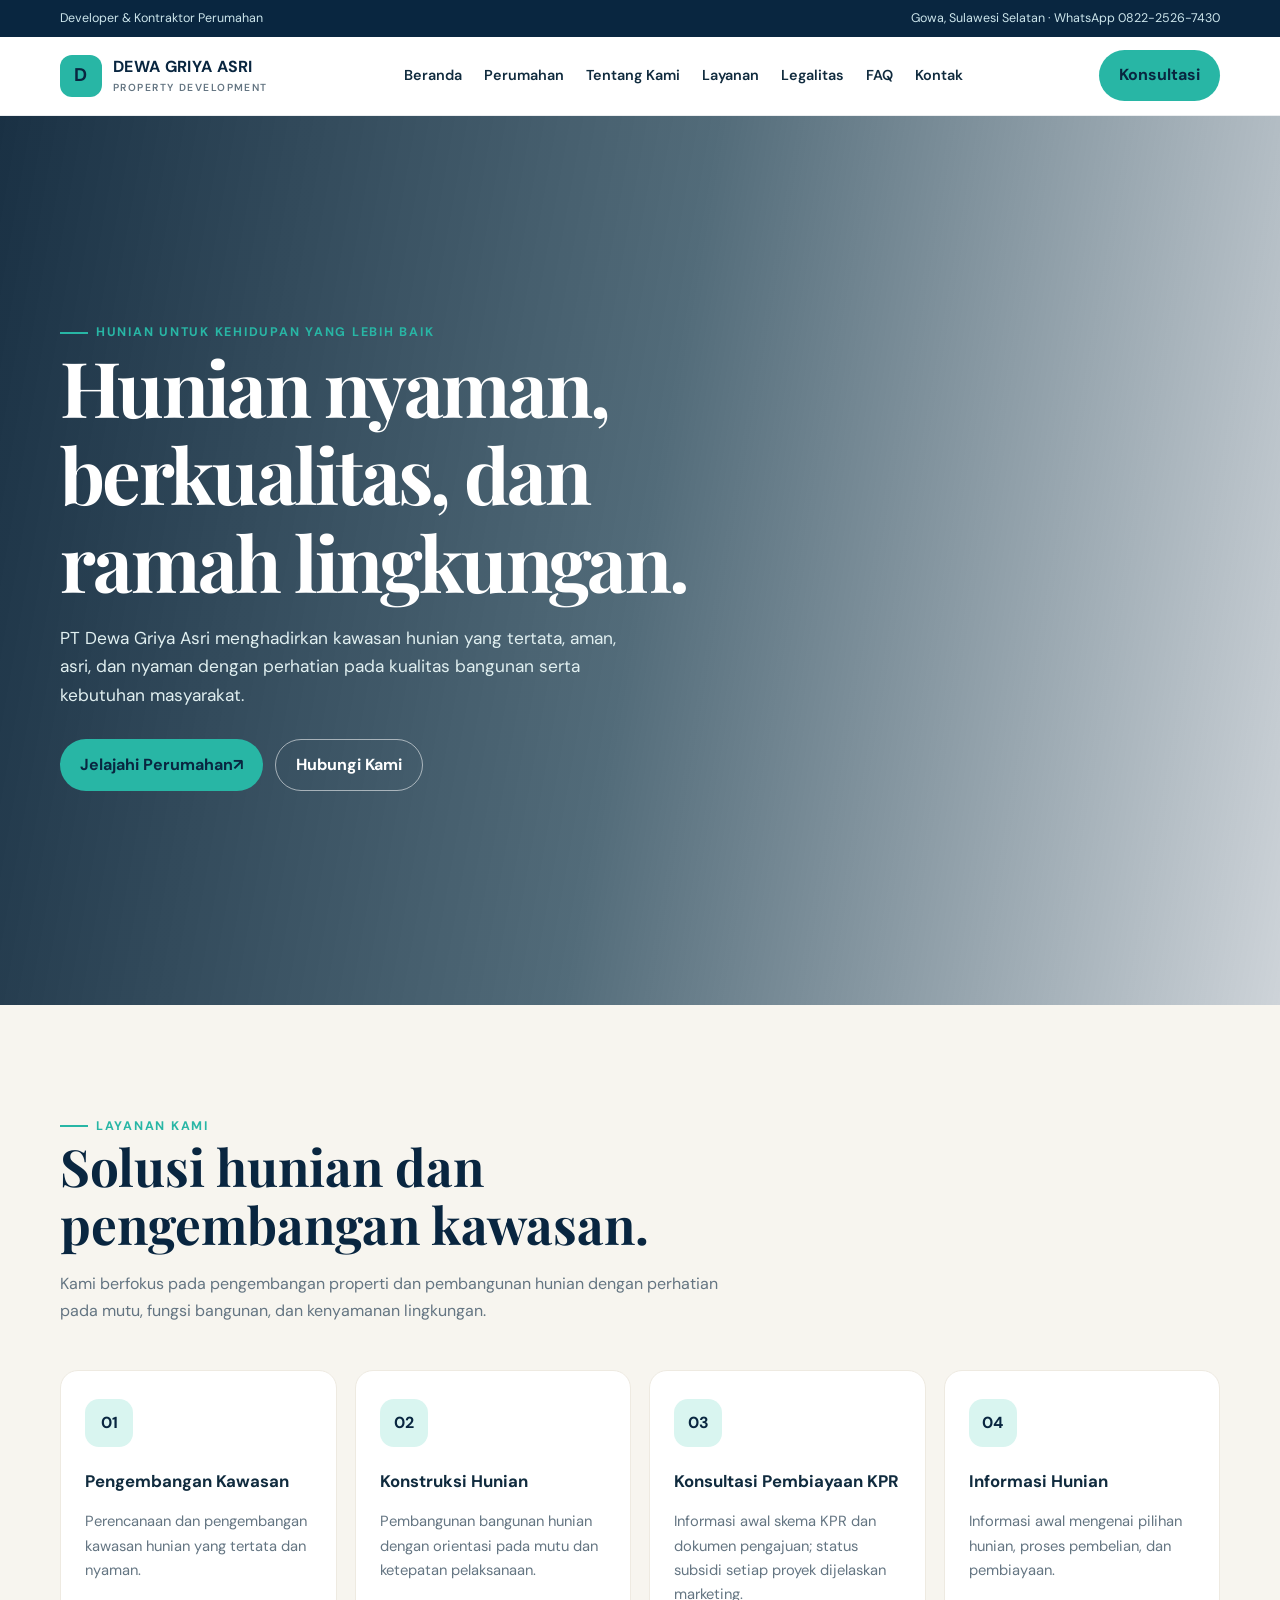
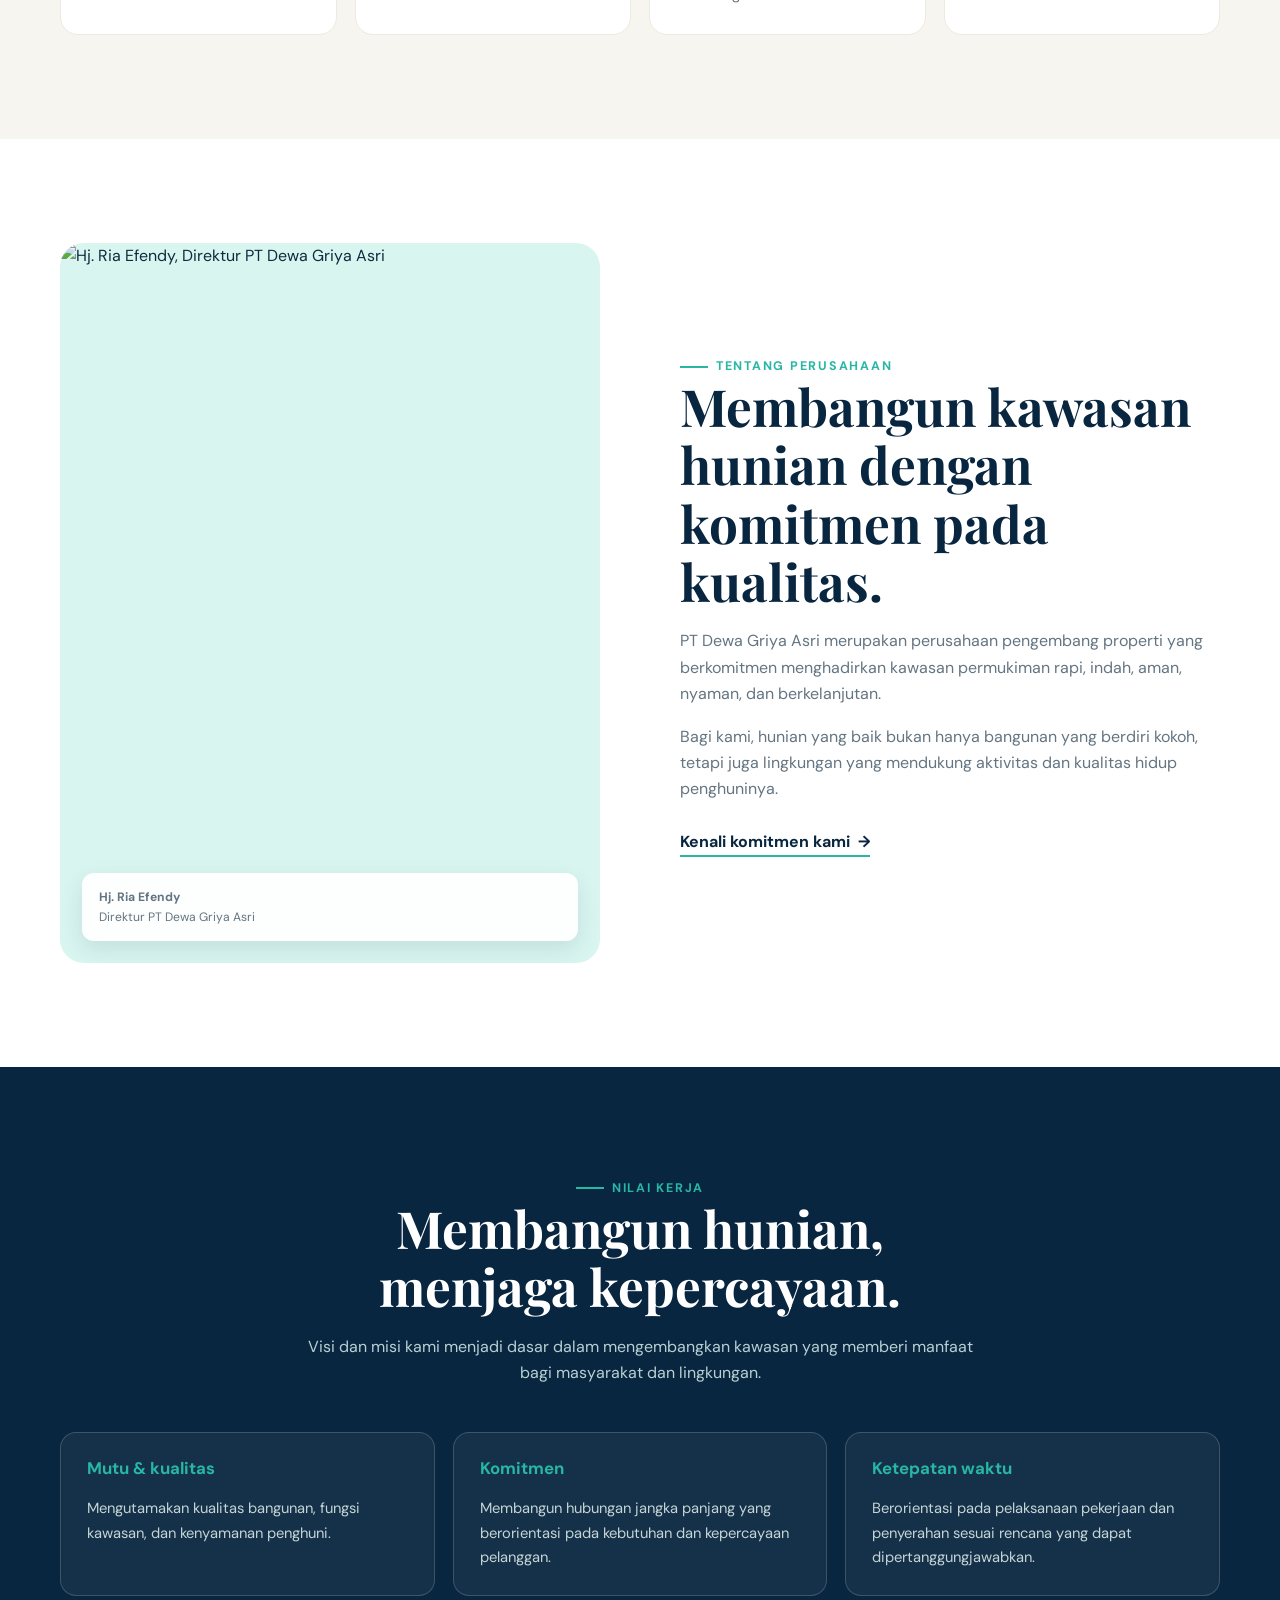
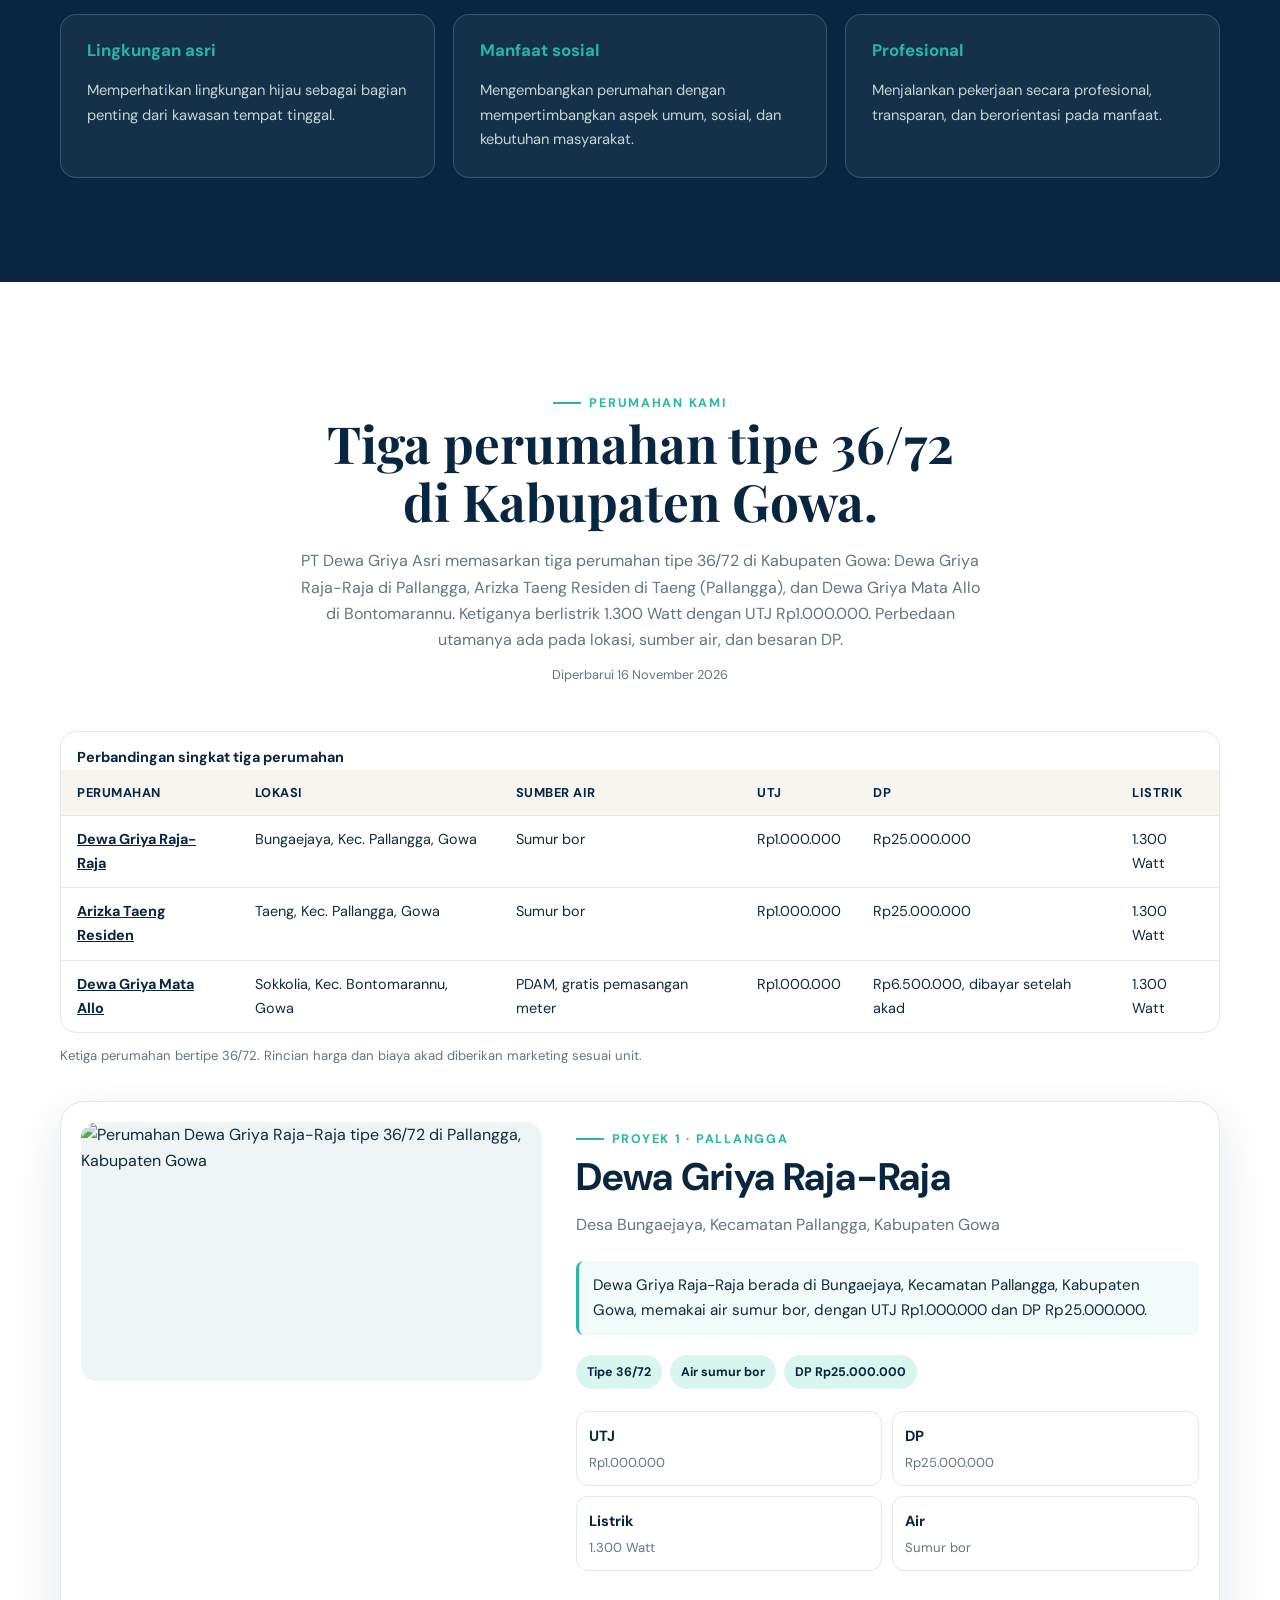
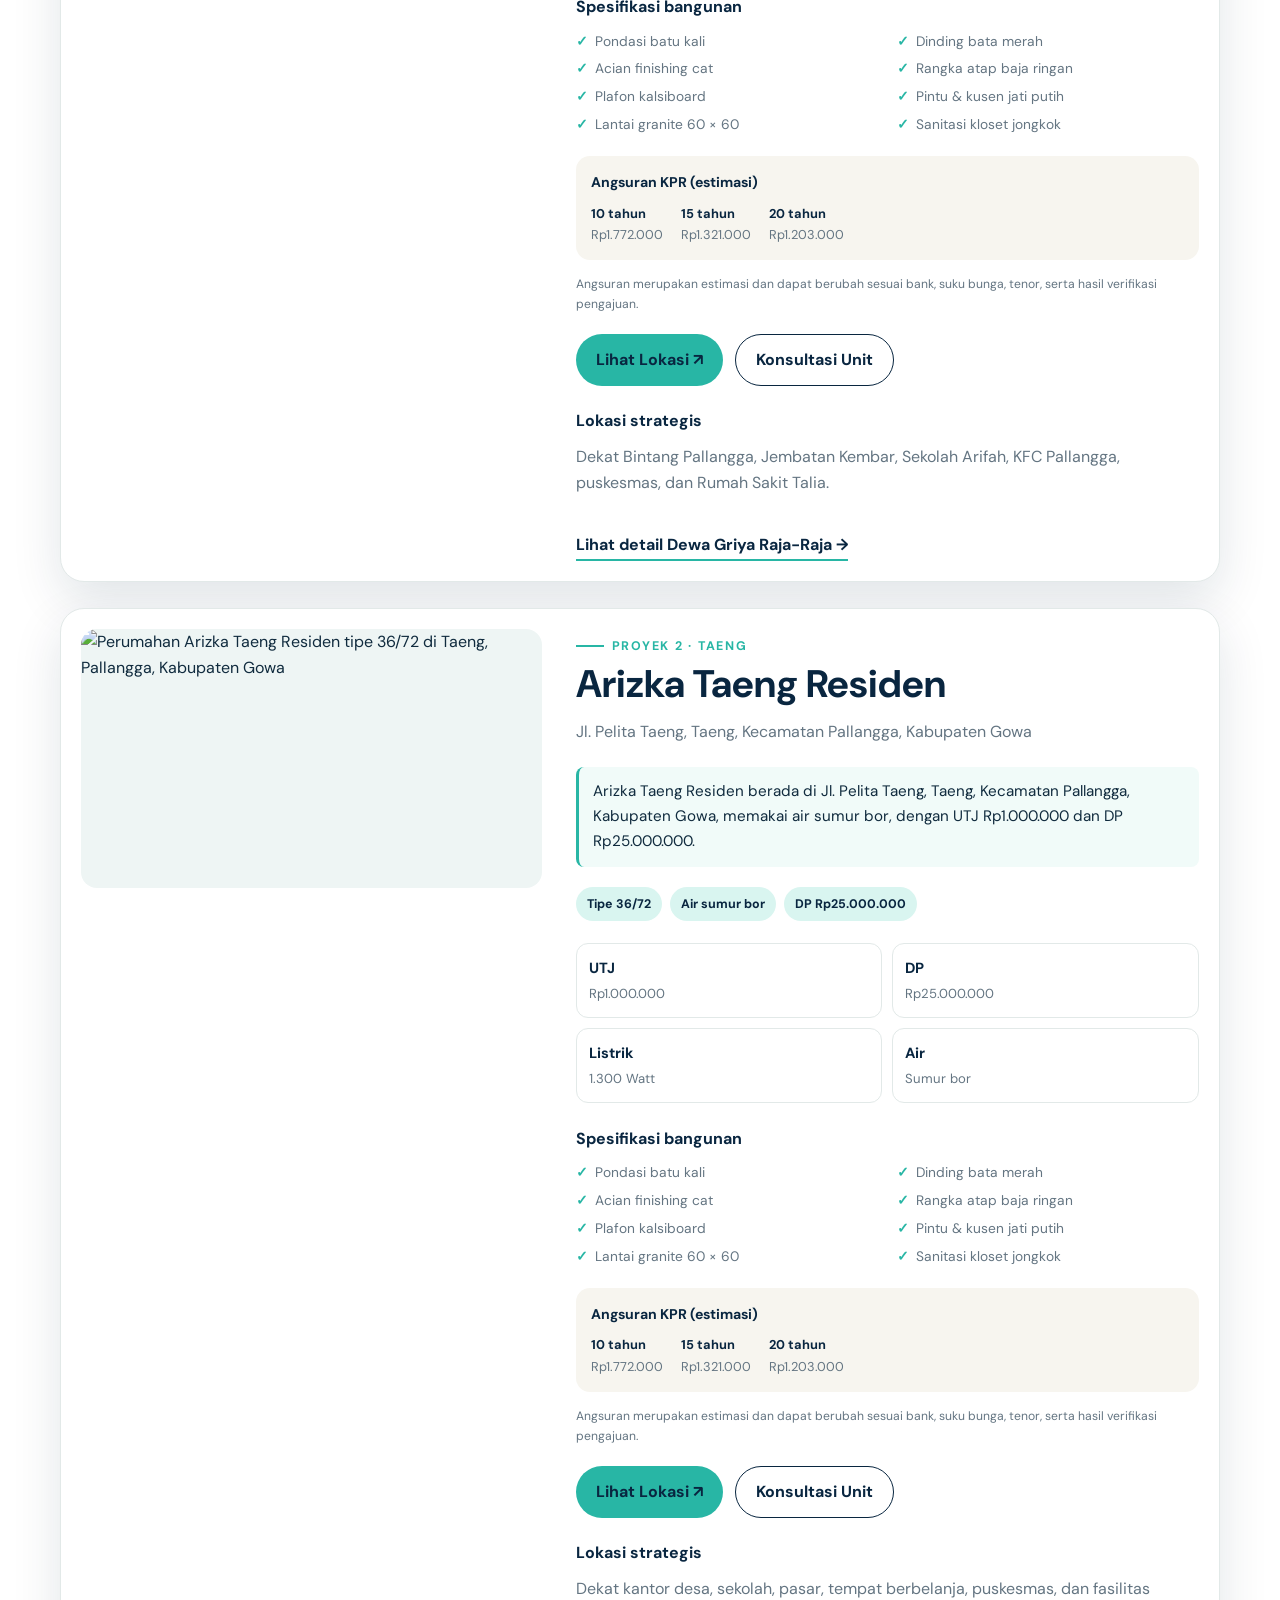
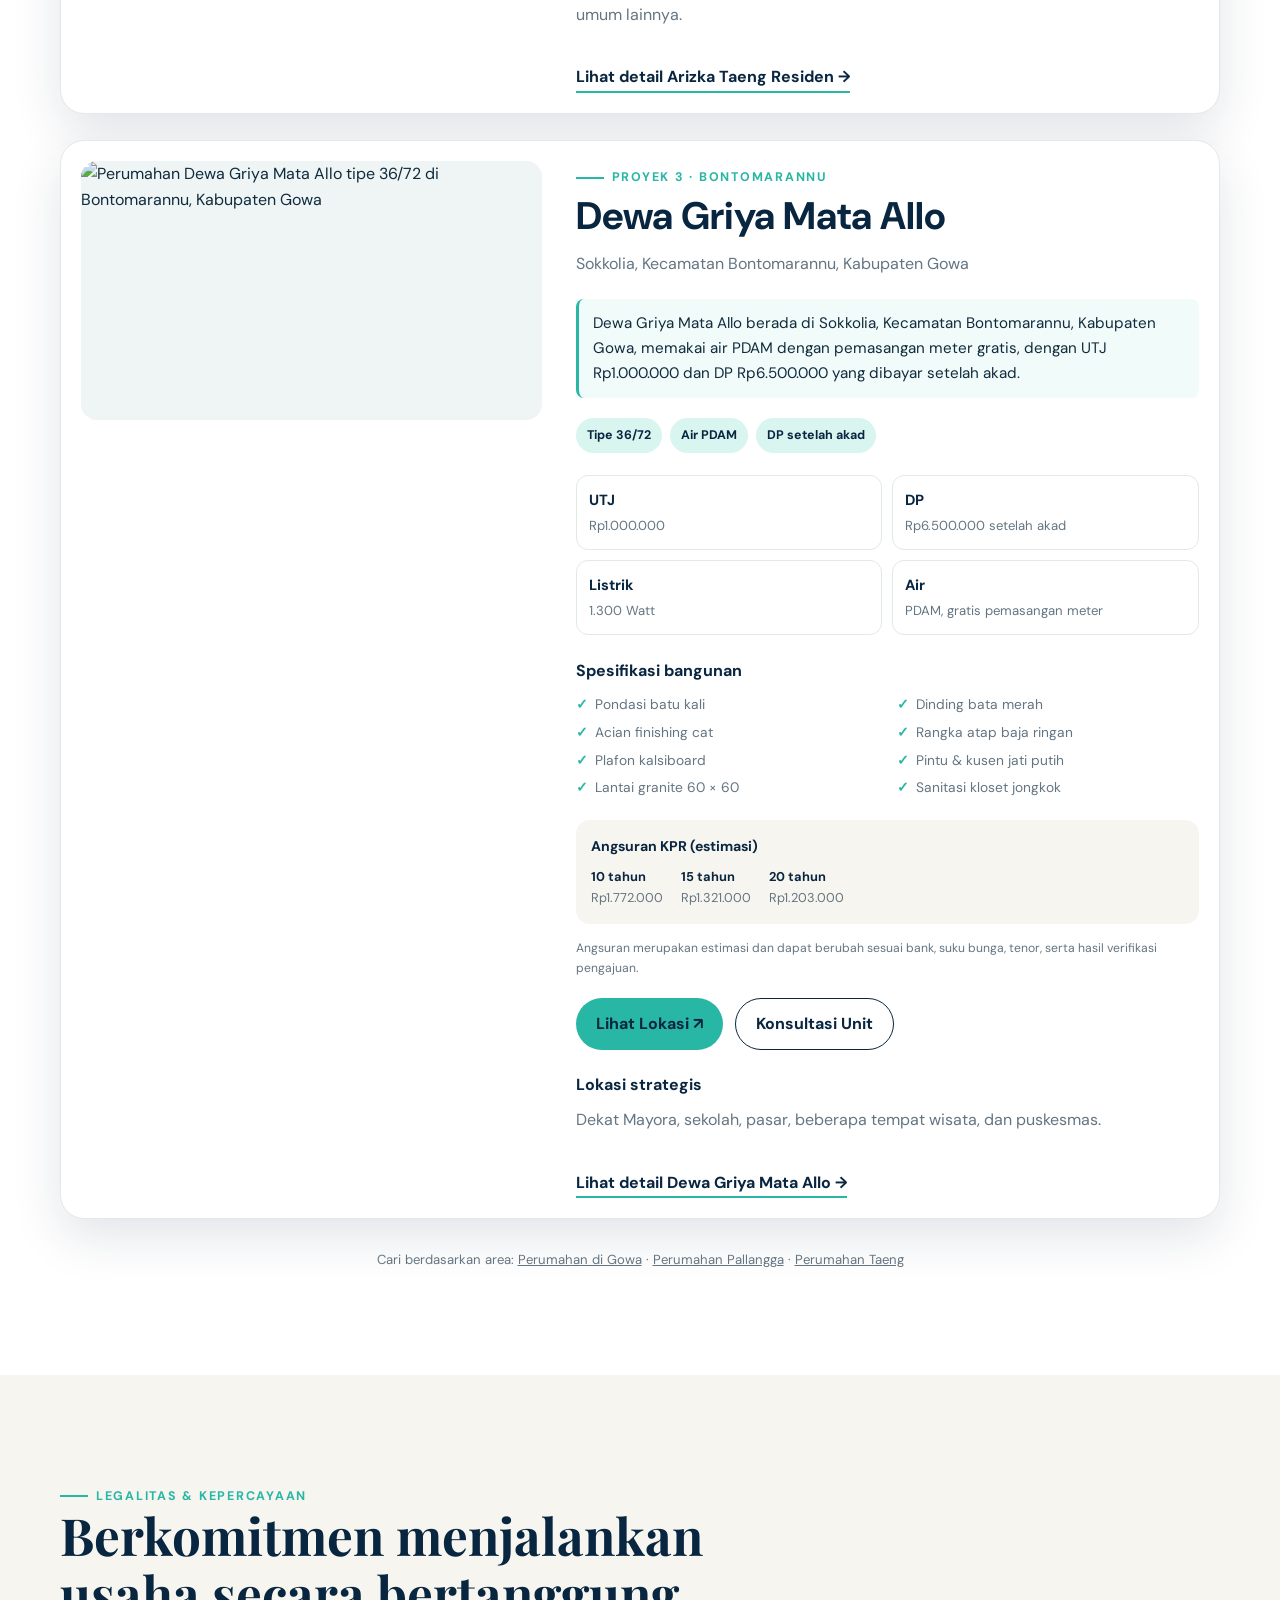
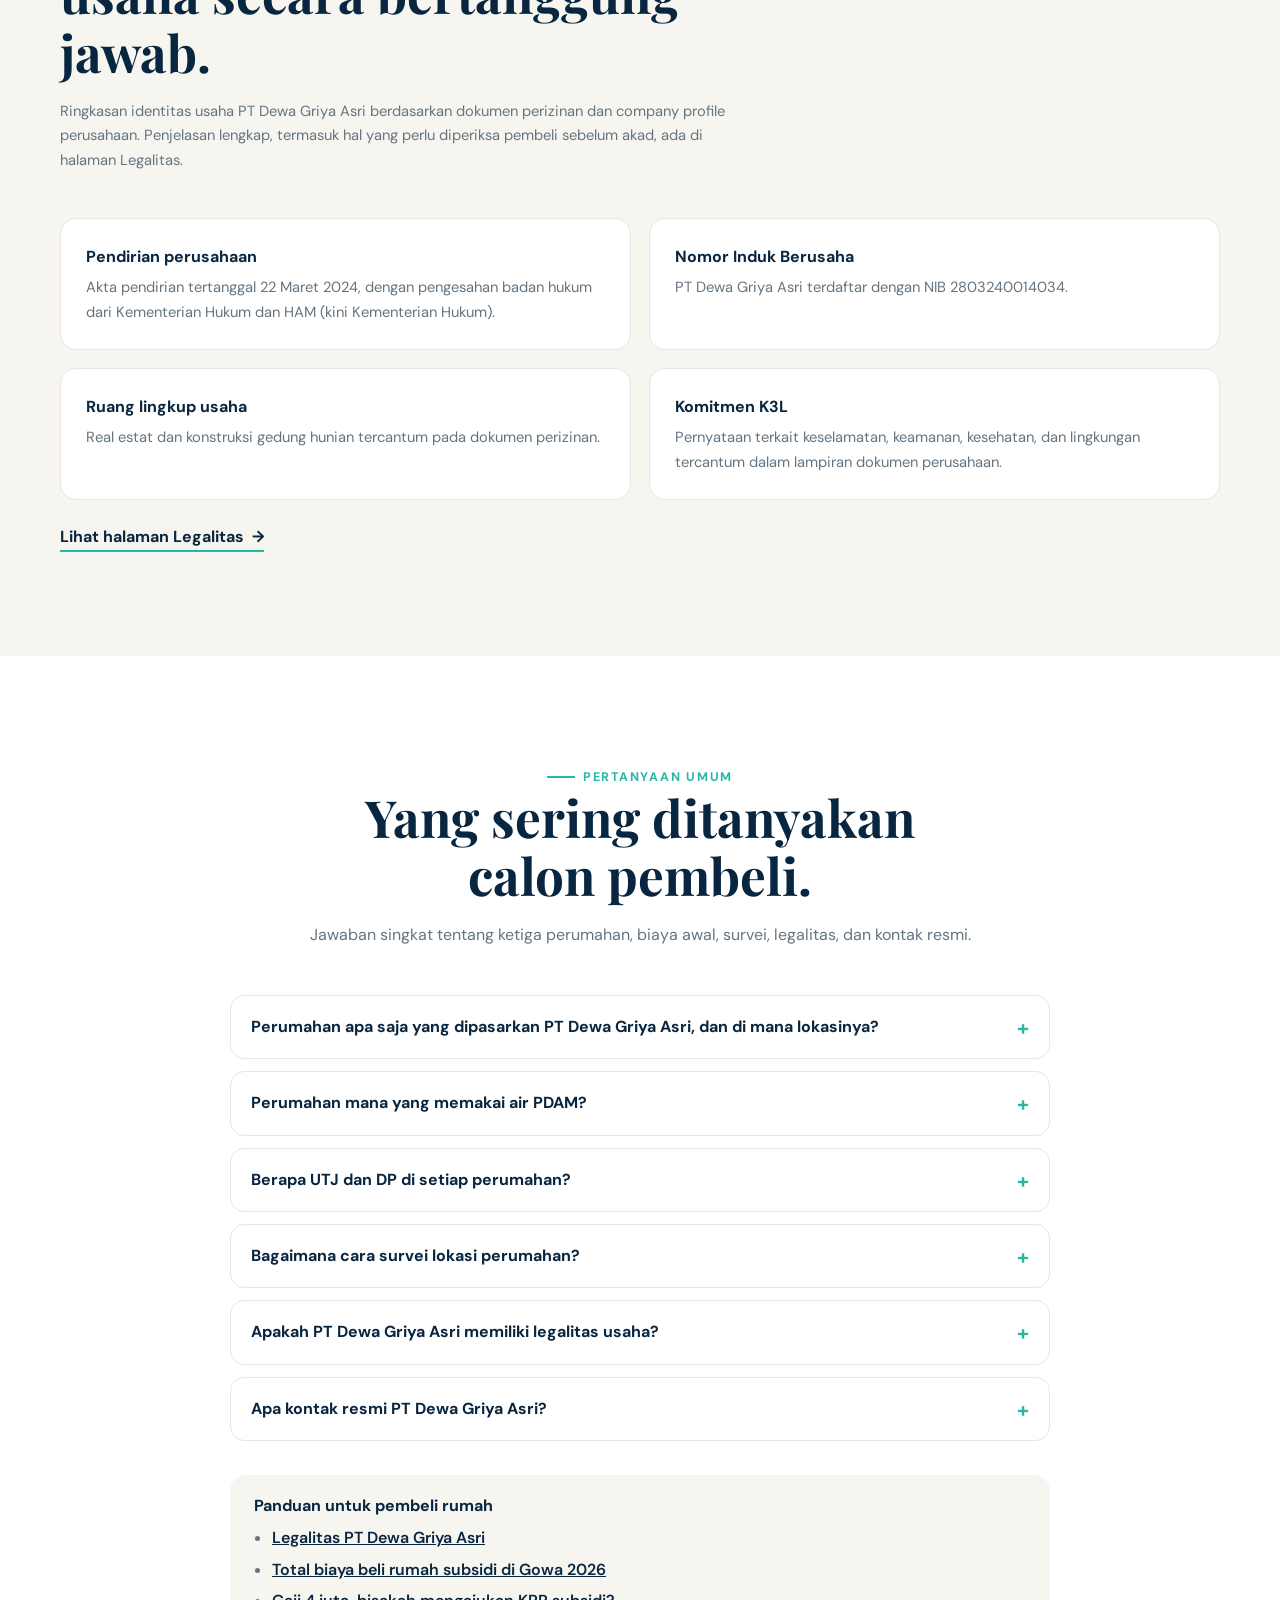
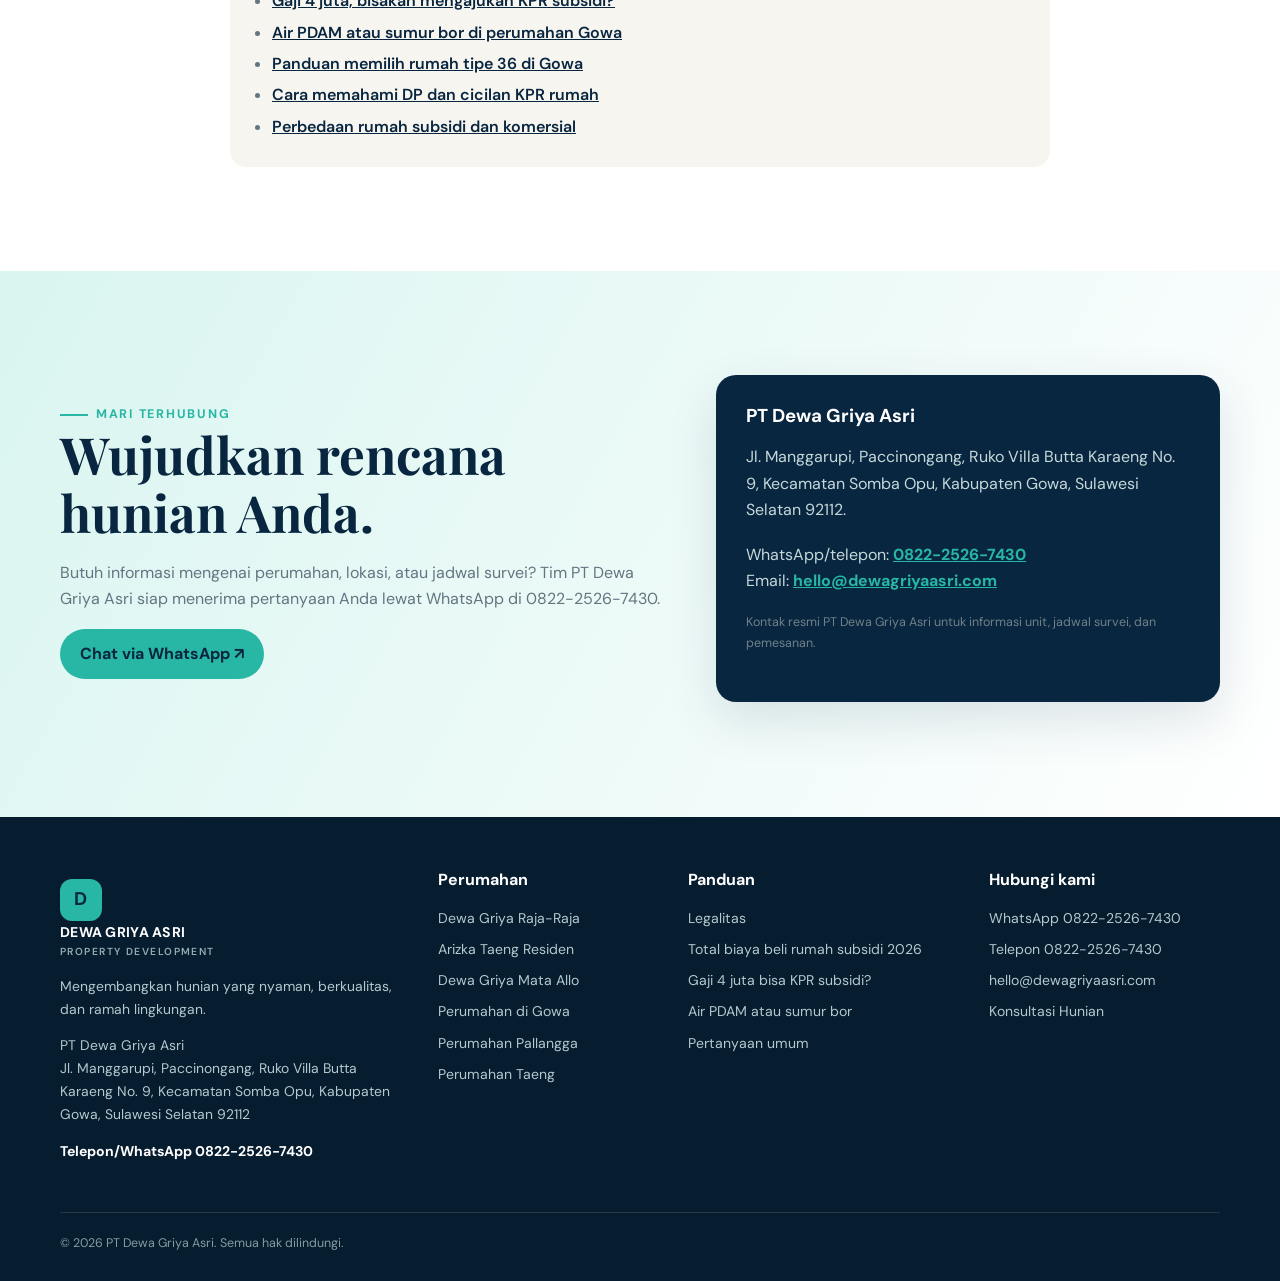
==== commit e2835821: "Terapkan rekomendasi visibilitas AI (AIO/GEO) dari audit 16 Nov 2026 - Beranda: hapus catatan draf p" ====
--- a/public/index.html
+++ b/public/index.html
@@ -7,43 +7,65 @@
   <meta name="theme-color" content="#0b2843">
   <link rel="canonical" href="https://dewagriyaasri.com/">
   <title>PT Dewa Griya Asri | Developer Perumahan di Gowa</title>
-  <meta name="description" content="PT Dewa Griya Asri menyediakan perumahan tipe 36 di Gowa, Pallangga, Taeng, dan Mata Allo. Cek lokasi, spesifikasi, DP, serta estimasi cicilan KPR.">
+  <meta name="description" content="PT Dewa Griya Asri, developer di Gowa: rumah tipe 36/72 Dewa Griya Raja-Raja (Pallangga), Arizka Taeng Residen (Taeng), dan Dewa Griya Mata Allo (Bontomarannu).">
   <meta property="og:type" content="website">
   <meta property="og:locale" content="id_ID">
   <meta property="og:site_name" content="PT Dewa Griya Asri">
   <meta property="og:title" content="Developer Perumahan Gowa | PT Dewa Griya Asri">
-  <meta property="og:description" content="Pilihan hunian tipe 36 di Gowa dengan informasi lokasi, spesifikasi, DP, dan estimasi cicilan KPR.">
+  <meta property="og:description" content="Tiga perumahan tipe 36/72 di Kabupaten Gowa: Dewa Griya Raja-Raja di Pallangga, Arizka Taeng Residen di Taeng (Pallangga), dan Dewa Griya Mata Allo di Bontomarannu.">
   <meta property="og:url" content="https://dewagriyaasri.com/">
   <meta property="og:image" content="https://dewagriyaasri.com/dewa-griya-raja-raja.webp">
   <meta name="twitter:card" content="summary_large_image">
   <meta name="twitter:title" content="Developer Perumahan Gowa | PT Dewa Griya Asri">
-  <meta name="twitter:description" content="Pilihan hunian tipe 36 di Gowa dengan informasi lokasi, spesifikasi, DP, dan estimasi cicilan KPR.">
+  <meta name="twitter:description" content="Tiga perumahan tipe 36/72 di Kabupaten Gowa: Dewa Griya Raja-Raja di Pallangga, Arizka Taeng Residen di Taeng (Pallangga), dan Dewa Griya Mata Allo di Bontomarannu.">
   <meta name="twitter:image" content="https://dewagriyaasri.com/dewa-griya-raja-raja.webp">
   <link rel="icon" href="/favicon.svg" type="image/svg+xml">
-  <script type="application/ld+json">{"@context":"https://schema.org","@type":"RealEstateAgent","@id":"https://dewagriyaasri.com/#organization","name":"PT Dewa Griya Asri","url":"https://dewagriyaasri.com/","logo":"https://dewagriyaasri.com/favicon.svg","description":"Pengembang properti dan hunian di Gowa, Sulawesi Selatan.","email":"hello@dewagriyaasri.com","telephone":"+6282225267430","address":{"@type":"PostalAddress","streetAddress":"Jl. Manggarupi, Paccinongang, Ruko Villa Butta Karaeng No. 9","addressLocality":"Somba Opu","addressRegion":"Sulawesi Selatan","postalCode":"92112","addressCountry":"ID"},"areaServed":["Kabupaten Gowa","Kabupaten Maros","Kabupaten Takalar","Kota Makassar"]}</script>
+  <script type="application/ld+json">{"@context":"https://schema.org","@graph":[
+{"@type":"RealEstateAgent","@id":"https://dewagriyaasri.com/#organization","name":"PT Dewa Griya Asri","legalName":"PT Dewa Griya Asri","url":"https://dewagriyaasri.com/","logo":"https://dewagriyaasri.com/favicon.svg","image":"https://dewagriyaasri.com/dewa-griya-raja-raja.webp","description":"Pengembang perumahan di Kabupaten Gowa, Sulawesi Selatan. Memasarkan Dewa Griya Raja-Raja (Pallangga), Arizka Taeng Residen (Taeng, Pallangga), dan Dewa Griya Mata Allo (Bontomarannu).","foundingDate":"2024-03-22","identifier":{"@type":"PropertyValue","propertyID":"NIB","name":"Nomor Induk Berusaha","value":"2803240014034"},"employee":{"@type":"Person","name":"Hj. Ria Efendy","jobTitle":"Direktur","worksFor":{"@id":"https://dewagriyaasri.com/#organization"},"image":"https://dewagriyaasri.com/director-hj-ria-efendy.webp"},"email":"hello@dewagriyaasri.com","telephone":"+6282225267430","contactPoint":{"@type":"ContactPoint","contactType":"sales","telephone":"+6282225267430","email":"hello@dewagriyaasri.com","url":"https://wa.me/6282225267430","availableLanguage":["id"],"areaServed":"ID"},"address":{"@type":"PostalAddress","streetAddress":"Jl. Manggarupi, Paccinongang, Ruko Villa Butta Karaeng No. 9","addressLocality":"Somba Opu","addressRegion":"Sulawesi Selatan","postalCode":"92112","addressCountry":"ID"},"areaServed":["Kabupaten Gowa","Kabupaten Maros","Kabupaten Takalar","Kota Makassar"]},
+{"@type":"WebSite","@id":"https://dewagriyaasri.com/#website","url":"https://dewagriyaasri.com/","name":"PT Dewa Griya Asri","inLanguage":"id-ID","publisher":{"@id":"https://dewagriyaasri.com/#organization"}},
+{"@type":"WebPage","@id":"https://dewagriyaasri.com/#webpage","url":"https://dewagriyaasri.com/","name":"PT Dewa Griya Asri | Developer Perumahan di Gowa","inLanguage":"id-ID","isPartOf":{"@id":"https://dewagriyaasri.com/#website"},"about":{"@id":"https://dewagriyaasri.com/#organization"},"mainEntity":{"@id":"https://dewagriyaasri.com/#daftar-perumahan"},"dateModified":"2026-11-16"},
+{"@type":"ItemList","@id":"https://dewagriyaasri.com/#daftar-perumahan","name":"Perumahan PT Dewa Griya Asri di Kabupaten Gowa","numberOfItems":3,"itemListOrder":"https://schema.org/ItemListUnordered","itemListElement":[{"@type":"ListItem","position":1,"name":"Dewa Griya Raja-Raja","url":"https://dewagriyaasri.com/perumahan/dewa-griya-raja-raja/"},{"@type":"ListItem","position":2,"name":"Arizka Taeng Residen","url":"https://dewagriyaasri.com/perumahan/arizka-taeng-residen/"},{"@type":"ListItem","position":3,"name":"Dewa Griya Mata Allo","url":"https://dewagriyaasri.com/perumahan/dewa-griya-mata-allo/"}]}
+]}</script>
+  <script type="application/ld+json" id="faq-schema">{"@context":"https://schema.org","@type":"FAQPage","@id":"https://dewagriyaasri.com/#faq","mainEntity":[{"@type":"Question","name":"Perumahan apa saja yang dipasarkan PT Dewa Griya Asri, dan di mana lokasinya?","acceptedAnswer":{"@type":"Answer","text":"Ada tiga perumahan tipe 36/72 di Kabupaten Gowa: Dewa Griya Raja-Raja di Bungaejaya, Kecamatan Pallangga; Arizka Taeng Residen di Jl. Pelita Taeng, Taeng, Kecamatan Pallangga; dan Dewa Griya Mata Allo di Sokkolia, Kecamatan Bontomarannu."}},{"@type":"Question","name":"Perumahan mana yang memakai air PDAM?","acceptedAnswer":{"@type":"Answer","text":"Dewa Griya Mata Allo memakai air PDAM dengan pemasangan meter gratis. Dewa Griya Raja-Raja dan Arizka Taeng Residen memakai air sumur bor."}},{"@type":"Question","name":"Berapa UTJ dan DP di setiap perumahan?","acceptedAnswer":{"@type":"Answer","text":"Uang tanda jadi (UTJ) di ketiga perumahan Rp1.000.000. DP Dewa Griya Raja-Raja dan Arizka Taeng Residen Rp25.000.000, sedangkan DP Dewa Griya Mata Allo Rp6.500.000 dan dibayar setelah akad. Rincian harga dan biaya akad diberikan marketing sesuai unit."}},{"@type":"Question","name":"Bagaimana cara survei lokasi perumahan?","acceptedAnswer":{"@type":"Answer","text":"Hubungi marketing lewat WhatsApp 0822-2526-7430 untuk mengatur jadwal survei. Titik lokasi setiap perumahan bisa dibuka di Google Maps melalui tombol Lihat Lokasi pada kartu proyek."}},{"@type":"Question","name":"Apakah PT Dewa Griya Asri memiliki legalitas usaha?","acceptedAnswer":{"@type":"Answer","text":"Ya. PT Dewa Griya Asri memiliki Nomor Induk Berusaha (NIB) 2803240014034 dengan akta pendirian tertanggal 22 Maret 2024 dan dipimpin oleh Direktur Hj. Ria Efendy. Ringkasan dokumennya ada di halaman Legalitas."}},{"@type":"Question","name":"Apa kontak resmi PT Dewa Griya Asri?","acceptedAnswer":{"@type":"Answer","text":"WhatsApp dan telepon 0822-2526-7430, email hello@dewagriyaasri.com, dan kantor di Jl. Manggarupi, Paccinongang, Ruko Villa Butta Karaeng No. 9, Kecamatan Somba Opu, Kabupaten Gowa, Sulawesi Selatan 92112."}}]}</script>
   <link rel="preconnect" href="https://fonts.googleapis.com">
   <link rel="preconnect" href="https://fonts.gstatic.com" crossorigin>
   <link href="https://fonts.googleapis.com/css2?family=DM+Sans:wght@400;500;600;700&family=Playfair+Display:wght@600;700&display=swap" rel="stylesheet">
   <style>
     :root{--navy:#092640;--navy-2:#0f3857;--teal:#28b6a5;--teal-2:#d9f5f0;--cream:#f7f5ef;--ink:#102b3e;--muted:#647582;--line:#e2e9e8;--white:#fff;--shadow:0 18px 50px rgba(9,38,64,.12)}
     *{box-sizing:border-box}html{scroll-behavior:smooth}body{margin:0;color:var(--ink);font:16px/1.65 'DM Sans',Arial,sans-serif;background:#fff;overflow-x:hidden}a{color:inherit}img{max-width:100%;display:block}.container{width:min(1160px,calc(100% - 40px));margin:auto}.topline{background:var(--navy);color:#cce5eb;font-size:.78rem;padding:8px 0}.topline .container{display:flex;justify-content:space-between;gap:18px}.site-header{position:sticky;top:0;z-index:20;background:rgba(255,255,255,.96);border-bottom:1px solid rgba(9,38,64,.08);backdrop-filter:blur(10px)}.nav{height:78px;display:flex;align-items:center;justify-content:space-between;gap:24px}.brand{display:flex;gap:11px;align-items:center;text-decoration:none;font-weight:700;color:var(--navy);letter-spacing:.02em}.brand-mark{width:42px;height:42px;border-radius:12px;background:var(--teal);color:var(--navy);display:grid;place-items:center;font-weight:700;font-size:1.15rem}.brand small{display:block;font-size:.64rem;letter-spacing:.14em;color:var(--muted);font-weight:600}.menu{display:flex;align-items:center;gap:26px;font-size:.9rem;font-weight:600}.menu a{text-decoration:none}.menu a:hover{color:var(--teal)}.nav-cta,.button{background:var(--teal);color:var(--navy);text-decoration:none;padding:12px 20px;border-radius:999px;font-weight:700;display:inline-flex;align-items:center;justify-content:center;border:0;cursor:pointer}.nav-cta:hover,.button:hover{background:#7cddcf}.hero{min-height:650px;display:grid;align-items:center;background:linear-gradient(100deg,rgba(6,31,52,.92) 0%,rgba(9,45,65,.7) 50%,rgba(9,38,64,.2) 100%),url('https://images.unsplash.com/photo-1600585154340-be6161a56a0c?auto=format&fit=crop&w=2000&q=85') center/cover}.hero-content{padding:96px 0 110px;color:white;max-width:690px}.eyebrow{display:inline-flex;align-items:center;gap:8px;color:var(--teal);font-size:.78rem;font-weight:700;letter-spacing:.14em;text-transform:uppercase}.eyebrow:before{content:'';width:28px;height:2px;background:var(--teal)}h1,h2,h3{margin:0 0 18px;line-height:1.14}h1,h2{font-family:'Playfair Display',Georgia,serif}h1{font-size:clamp(2.8rem,6vw,5.2rem);letter-spacing:-.035em}.hero p{font-size:1.08rem;max-width:570px;color:#e0eff0;margin:0 0 30px}.actions{display:flex;gap:12px;flex-wrap:wrap}.button.alt{background:transparent;color:#fff;border:1px solid rgba(255,255,255,.55)}.button.alt:hover{background:#fff;color:var(--navy)}section{padding:104px 0}.section-head{max-width:680px;margin-bottom:46px}.section-head.center{text-align:center;margin-left:auto;margin-right:auto}.section-head h2{font-size:clamp(2rem,4vw,3.25rem);color:var(--navy)}.section-head p{color:var(--muted);margin:0}.services{background:var(--cream)}.service-grid{display:grid;grid-template-columns:repeat(4,1fr);gap:18px}.service{background:#fff;border-radius:18px;padding:28px 24px;min-height:245px;border:1px solid #eeeae1;transition:.25s}.service:hover{transform:translateY(-5px);box-shadow:var(--shadow)}.icon{width:48px;height:48px;border-radius:14px;background:var(--teal-2);display:grid;place-items:center;color:var(--navy);font-weight:700;margin-bottom:25px}.service h3{font-size:1.05rem}.service p,.feature p,.legal p{font-size:.92rem;color:var(--muted);margin:0}.about{display:grid;grid-template-columns:1fr 1fr;gap:80px;align-items:center}.about-visual{min-height:500px;border-radius:24px;background:var(--teal-2);position:relative;overflow:hidden}.about-visual img{width:100%;height:100%;min-height:500px;object-fit:cover;object-position:center 28%}.visual-note{position:absolute;bottom:22px;left:22px;right:22px;background:rgba(255,255,255,.94);padding:14px 17px;border-radius:12px;font-size:.76rem;color:var(--muted);box-shadow:0 8px 22px rgba(9,38,64,.1)}.about-copy h2{font-size:clamp(2rem,4vw,3.2rem);color:var(--navy)}.about-copy p{color:var(--muted)}.text-link{color:var(--navy);font-weight:700;text-decoration:none;border-bottom:2px solid var(--teal);display:inline-block;margin-top:10px}.values{background:var(--navy);color:white}.values .section-head h2{color:#fff}.values .section-head p{color:#b8d0d3}.value-grid{display:grid;grid-template-columns:repeat(3,1fr);gap:18px}.feature{border:1px solid rgba(255,255,255,.17);border-radius:16px;padding:26px;background:rgba(255,255,255,.05)}.feature h3{font-size:1.05rem;color:var(--teal)}.feature p{color:#c5d5d6}.catalog{background:#fff}.empty-project{border:1px dashed #9ac9c3;border-radius:20px;padding:48px;text-align:center;background:linear-gradient(135deg,#f1fbf9,#fff)}.empty-project h3{color:var(--navy);font-size:1.5rem}.empty-project p{max-width:620px;margin:0 auto 22px;color:var(--muted)}.project-card{display:grid;grid-template-columns:.85fr 1.15fr;gap:34px;background:#fff;border:1px solid var(--line);border-radius:24px;padding:20px;box-shadow:var(--shadow);text-align:left}.project-image{border-radius:16px;overflow:hidden;background:#eef5f4;aspect-ratio:16/9;align-self:start}.project-image img{width:100%;height:100%;object-fit:contain;object-position:center}.project-placeholder{height:100%;min-height:480px;border-radius:16px;background:linear-gradient(145deg,var(--navy),var(--navy-2));color:#fff;display:grid;place-items:center;text-align:center;padding:30px}.project-placeholder strong{display:block;color:var(--teal);font-family:'Playfair Display',Georgia,serif;font-size:2rem;line-height:1.15}.project-placeholder span{display:block;margin-top:10px;color:#c5d8d9;font-size:.9rem}.project-content h3{font-size:clamp(1.7rem,3vw,2.4rem);color:var(--navy);margin:7px 0 12px}.project-location{color:var(--muted);margin:0 0 22px}.project-tags{display:flex;gap:8px;flex-wrap:wrap;margin-bottom:22px}.project-tag{background:var(--teal-2);color:var(--navy);font-size:.78rem;font-weight:700;padding:7px 11px;border-radius:999px}.project-data{display:grid;grid-template-columns:1fr 1fr;gap:10px;margin:0 0 23px}.project-data div{border:1px solid var(--line);border-radius:12px;padding:12px}.project-data strong{display:block;color:var(--navy);font-size:.92rem}.project-data span{display:block;color:var(--muted);font-size:.82rem;margin-top:3px}.project-content h4{font-size:1rem;color:var(--navy);margin:22px 0 9px}.spec-list{display:grid;grid-template-columns:1fr 1fr;gap:5px 20px;padding:0;margin:0;list-style:none;color:var(--muted);font-size:.86rem}.spec-list li::before{content:'✓';color:var(--teal);font-weight:700;margin-right:7px}.installment{background:var(--cream);border-radius:14px;padding:15px;margin-top:21px}.installment p{margin:0 0 8px;color:var(--navy);font-size:.88rem}.installment-grid{display:flex;gap:18px;flex-wrap:wrap}.installment-grid strong{display:block;color:var(--navy)}.installment-grid span{font-size:.8rem;color:var(--muted)}.project-note{font-size:.76rem!important;margin:14px 0 0!important;color:var(--muted)!important}.legal{background:var(--cream)}.legal-grid{display:grid;grid-template-columns:1fr 1fr;gap:18px}.legal-card{background:#fff;border-radius:16px;padding:25px;border:1px solid #ebe7df}.legal-card strong{display:block;color:var(--navy);margin-bottom:5px}.contact{background:linear-gradient(120deg,var(--teal-2),#fff);padding-bottom:115px}.contact-box{display:grid;grid-template-columns:1.1fr .9fr;gap:40px;align-items:center}.contact h2{font-size:clamp(2.1rem,4vw,3.4rem);color:var(--navy)}.contact p{color:var(--muted)}.contact-card{background:var(--navy);color:#fff;border-radius:20px;padding:30px;box-shadow:var(--shadow)}.contact-card p{color:#c5d8d9;margin:5px 0 18px}.contact-card a{color:var(--teal);font-weight:700}.footer{background:#061c2f;color:#b4c9cd;padding:54px 0 28px}.footer-grid{display:grid;grid-template-columns:1.3fr .7fr .9fr;gap:44px;padding-bottom:40px}.footer h3{font-family:'DM Sans',sans-serif;font-size:1rem;color:#fff}.footer p{font-size:.87rem}.footer a{text-decoration:none;display:block;font-size:.88rem;margin:8px 0}.copyright{border-top:1px solid rgba(255,255,255,.12);padding-top:20px;font-size:.78rem;color:#839da2}.mobile-toggle{display:none;background:none;border:0;font-size:1.7rem;color:var(--navy)}.disclaimer{font-size:.78rem!important;margin-top:25px;color:#708186!important}
-    @media(max-width:900px){.menu{gap:14px}.menu a:nth-child(n+4){display:none}.service-grid{grid-template-columns:repeat(2,1fr)}.about{gap:42px}.value-grid{grid-template-columns:repeat(2,1fr)}}
+    .menu{gap:22px}.updated{display:block;margin-top:10px;font-size:.8rem;color:var(--muted)}.compare-wrap{overflow-x:auto;-webkit-overflow-scrolling:touch;border:1px solid var(--line);border-radius:16px;margin:0 0 34px}.compare{width:100%;min-width:620px;border-collapse:collapse;font-size:.9rem}.compare caption{text-align:left;padding:14px 16px 0;font-weight:700;color:var(--navy)}.compare th,.compare td{padding:12px 16px;text-align:left;border-bottom:1px solid var(--line);vertical-align:top}.compare thead th{background:var(--cream);color:var(--navy);font-size:.8rem;letter-spacing:.04em;text-transform:uppercase}.compare tbody th a{color:var(--navy);font-weight:700}.compare tbody tr:last-child th,.compare tbody tr:last-child td{border-bottom:0}.compare-note{font-size:.82rem;color:var(--muted);margin:-22px 0 34px}.project-summary{color:var(--ink);background:#f1fbf9;border-left:3px solid var(--teal);border-radius:8px;padding:12px 14px;margin:0 0 20px;font-size:.95rem}.detail-link{display:inline-block;margin-top:14px;color:var(--navy);font-weight:700;text-decoration:none;border-bottom:2px solid var(--teal)}.detail-link:hover{color:var(--teal)}.faq-section{background:#fff}.faq-list{max-width:820px;margin:0 auto}.faq-list details{border:1px solid var(--line);border-radius:14px;padding:0 20px;margin-bottom:12px;background:#fff}.faq-list details[open]{box-shadow:0 10px 26px rgba(9,38,64,.07)}.faq-list summary{cursor:pointer;list-style:none;padding:18px 28px 18px 0;font-weight:700;color:var(--navy);position:relative}.faq-list summary::-webkit-details-marker{display:none}.faq-list summary::after{content:'+';position:absolute;right:0;top:15px;font-size:1.3rem;color:var(--teal)}.faq-list details[open] summary::after{content:'−'}.faq-list details p{margin:0 0 18px;color:var(--muted)}.guide-links{max-width:820px;margin:34px auto 0;padding:22px 24px;border-radius:16px;background:var(--cream)}.guide-links h3{font-size:1rem;color:var(--navy);margin:0 0 10px}.guide-links ul{margin:0;padding-left:18px;color:var(--muted)}.guide-links li{margin:5px 0}.guide-links a{color:var(--navy);font-weight:600}.legal-more{margin-top:24px}.footer-grid{grid-template-columns:1.3fr .8fr 1fr .9fr}.footer address{font-style:normal;font-size:.87rem;margin:14px 0}.footer .footer-phone{color:#fff;font-weight:700}
+    @media(max-width:1100px){.menu{gap:14px;font-size:.84rem}}
+    @media(max-width:900px){.menu{gap:14px}.menu a:nth-child(n+4){display:none}.service-grid{grid-template-columns:repeat(2,1fr)}.about{gap:42px}.value-grid{grid-template-columns:repeat(2,1fr)}.footer-grid{grid-template-columns:1fr 1fr}}
     @media(max-width:640px){.container{width:min(100% - 32px,560px)}.topline{display:none}.nav{height:68px}.brand small{font-size:.55rem}.brand-mark{width:37px;height:37px}.mobile-toggle{display:block}.menu{display:none;position:absolute;top:68px;left:0;right:0;background:white;padding:12px 16px 20px;flex-direction:column;align-items:stretch;box-shadow:0 15px 25px rgba(0,0,0,.12)}.menu.open{display:flex}.menu a:nth-child(n+4){display:block}.nav-cta{display:none}.hero{min-height:620px}.hero-content{padding:80px 0}.hero p{font-size:1rem}.button{padding:11px 17px}.hero h1{font-size:clamp(2.5rem,13vw,4rem)}section{padding:72px 0}.service-grid,.value-grid,.legal-grid,.about,.contact-box,.footer-grid,.project-card{grid-template-columns:1fr}.about-visual{min-height:360px;order:2}.project-image img{min-height:0}.project-data,.spec-list{grid-template-columns:1fr 1fr}.section-head{margin-bottom:32px}.empty-project{padding:32px 20px}.contact-card{padding:24px}.footer-grid{gap:22px}}
   </style>
 </head>
 <body>
-  <div class="topline"><div class="container"><span>Developer &amp; Kontraktor Perumahan</span><span>Gowa, Sulawesi Selatan</span></div></div>
-  <header class="site-header"><div class="container nav"><a class="brand" href="#beranda"><span class="brand-mark">D</span><span>DEWA GRIYA ASRI<small>PROPERTY DEVELOPMENT</small></span></a><button class="mobile-toggle" aria-label="Buka menu">☰</button><nav class="menu"><a href="#beranda">Beranda</a><a href="#tentang">Tentang Kami</a><a href="#layanan">Layanan</a><a href="#perumahan">Perumahan</a><a href="#legalitas">Legalitas</a><a href="#kontak">Kontak</a></nav><a class="nav-cta" href="#kontak">Konsultasi</a></div></header>
+  <div class="topline"><div class="container"><span>Developer &amp; Kontraktor Perumahan</span><span>Gowa, Sulawesi Selatan · WhatsApp <a href="tel:+6282225267430" style="text-decoration:none">0822-2526-7430</a></span></div></div>
+  <header class="site-header"><div class="container nav"><a class="brand" href="#beranda"><span class="brand-mark">D</span><span>DEWA GRIYA ASRI<small>PROPERTY DEVELOPMENT</small></span></a><button class="mobile-toggle" aria-label="Buka menu">☰</button><nav class="menu" aria-label="Navigasi utama"><a href="#beranda">Beranda</a><a href="#perumahan">Perumahan</a><a href="#tentang">Tentang Kami</a><a href="#layanan">Layanan</a><a href="/legalitas/">Legalitas</a><a href="#faq">FAQ</a><a href="#kontak">Kontak</a></nav><a class="nav-cta" href="#kontak">Konsultasi</a></div></header>
   <main>
     <section class="hero" id="beranda"><div class="container"><div class="hero-content"><span class="eyebrow">Hunian untuk kehidupan yang lebih baik</span><h1>Hunian nyaman, berkualitas, dan ramah lingkungan.</h1><p>PT Dewa Griya Asri menghadirkan kawasan hunian yang tertata, aman, asri, dan nyaman dengan perhatian pada kualitas bangunan serta kebutuhan masyarakat.</p><div class="actions"><a class="button" href="#perumahan">Jelajahi Perumahan <span aria-hidden="true">↗</span></a><a class="button alt" href="#kontak">Hubungi Kami</a></div></div></div></section>
-    <section class="services" id="layanan"><div class="container"><div class="section-head"><span class="eyebrow">Layanan kami</span><h2>Solusi hunian dan pengembangan kawasan.</h2><p>Kami berfokus pada pengembangan properti dan pembangunan hunian dengan perhatian pada mutu, fungsi bangunan, dan kenyamanan lingkungan.</p></div><div class="service-grid"><article class="service"><div class="icon">01</div><h3>Pengembangan Kawasan</h3><p>Perencanaan dan pengembangan kawasan hunian yang tertata dan nyaman.</p></article><article class="service"><div class="icon">02</div><h3>Konstruksi Hunian</h3><p>Pembangunan bangunan hunian dengan orientasi pada mutu dan ketepatan pelaksanaan.</p></article><article class="service"><div class="icon">03</div><h3>Hunian Subsidi &amp; Komersial</h3><p>Pilihan konsep hunian yang memperhatikan kebutuhan dan kemampuan masyarakat.</p></article><article class="service"><div class="icon">04</div><h3>Informasi Hunian</h3><p>Informasi awal mengenai pilihan hunian, proses pembelian, dan pembiayaan.</p></article></div></div></section>
+    <section class="services" id="layanan"><div class="container"><div class="section-head"><span class="eyebrow">Layanan kami</span><h2>Solusi hunian dan pengembangan kawasan.</h2><p>Kami berfokus pada pengembangan properti dan pembangunan hunian dengan perhatian pada mutu, fungsi bangunan, dan kenyamanan lingkungan.</p></div><div class="service-grid"><article class="service"><div class="icon">01</div><h3>Pengembangan Kawasan</h3><p>Perencanaan dan pengembangan kawasan hunian yang tertata dan nyaman.</p></article><article class="service"><div class="icon">02</div><h3>Konstruksi Hunian</h3><p>Pembangunan bangunan hunian dengan orientasi pada mutu dan ketepatan pelaksanaan.</p></article><article class="service"><div class="icon">03</div><h3>Konsultasi Pembiayaan KPR</h3><p>Informasi awal skema KPR dan dokumen pengajuan; status subsidi setiap proyek dijelaskan marketing.</p></article><article class="service"><div class="icon">04</div><h3>Informasi Hunian</h3><p>Informasi awal mengenai pilihan hunian, proses pembelian, dan pembiayaan.</p></article></div></div></section>
     <section id="tentang"><div class="container about"><div class="about-visual"><img src="/director-hj-ria-efendy.webp" alt="Hj. Ria Efendy, Direktur PT Dewa Griya Asri" width="960" height="1280" loading="lazy" decoding="async"><span class="visual-note"><strong>Hj. Ria Efendy</strong><br>Direktur PT Dewa Griya Asri</span></div><div class="about-copy"><span class="eyebrow">Tentang perusahaan</span><h2>Membangun kawasan hunian dengan komitmen pada kualitas.</h2><p>PT Dewa Griya Asri merupakan perusahaan pengembang properti yang berkomitmen menghadirkan kawasan permukiman rapi, indah, aman, nyaman, dan berkelanjutan.</p><p>Bagi kami, hunian yang baik bukan hanya bangunan yang berdiri kokoh, tetapi juga lingkungan yang mendukung aktivitas dan kualitas hidup penghuninya.</p><a class="text-link" href="#nilai">Kenali komitmen kami&nbsp; →</a></div></div></section>
     <section class="values" id="nilai"><div class="container"><div class="section-head center"><span class="eyebrow">Nilai kerja</span><h2>Membangun hunian, menjaga kepercayaan.</h2><p>Visi dan misi kami menjadi dasar dalam mengembangkan kawasan yang memberi manfaat bagi masyarakat dan lingkungan.</p></div><div class="value-grid"><article class="feature"><h3>Mutu &amp; kualitas</h3><p>Mengutamakan kualitas bangunan, fungsi kawasan, dan kenyamanan penghuni.</p></article><article class="feature"><h3>Komitmen</h3><p>Membangun hubungan jangka panjang yang berorientasi pada kebutuhan dan kepercayaan pelanggan.</p></article><article class="feature"><h3>Ketepatan waktu</h3><p>Berorientasi pada pelaksanaan pekerjaan dan penyerahan sesuai rencana yang dapat dipertanggungjawabkan.</p></article><article class="feature"><h3>Lingkungan asri</h3><p>Memperhatikan lingkungan hijau sebagai bagian penting dari kawasan tempat tinggal.</p></article><article class="feature"><h3>Manfaat sosial</h3><p>Mengembangkan perumahan dengan mempertimbangkan aspek umum, sosial, dan kebutuhan masyarakat.</p></article><article class="feature"><h3>Profesional</h3><p>Menjalankan pekerjaan secara profesional, transparan, dan berorientasi pada manfaat.</p></article></div></div></section>
-    <section class="catalog" id="perumahan"><div class="container"><div class="section-head center"><span class="eyebrow">Perumahan kami</span><h2>Pilihan perumahan untuk masa depan Anda.</h2><p>Temukan hunian yang mengutamakan kenyamanan, kualitas, dan lingkungan asri.</p></div><article class="project-card"><div class="project-image"><img src="/dewa-griya-raja-raja.webp" alt="Perumahan Dewa Griya Raja-Raja tipe 36/72 di Pallangga-Panciro" width="1280" height="720" loading="lazy" decoding="async"></div><div class="project-content"><span class="eyebrow">Proyek tersedia</span><h3>Dewa Griya Raja-Raja</h3><p class="project-location">Pallangga / Panciro, Kabupaten Gowa</p><div class="project-tags"><span class="project-tag">Tipe 36/72</span><span class="project-tag">Cicilan mulai Rp1 jutaan</span><span class="project-tag">Air sumur bor</span></div><div class="project-data"><div><strong>UTJ</strong><span>Rp1.000.000</span></div><div><strong>DP</strong><span>Rp25.000.000</span></div><div><strong>Biaya akad</strong><span>Rp25.000.000</span></div><div><strong>Listrik</strong><span>1.300 Watt</span></div></div><h4>Spesifikasi bangunan</h4><ul class="spec-list"><li>Pondasi batu kali</li><li>Dinding bata merah</li><li>Acian finishing cat</li><li>Rangka atap baja ringan</li><li>Plafon kalsiboard</li><li>Pintu &amp; kusen jati putih</li><li>Lantai granite 60 × 60</li><li>Sanitasi kloset jongkok</li></ul><div class="installment"><p><strong>Angsuran KPR (estimasi)</strong></p><div class="installment-grid"><span><strong>10 tahun</strong>Rp1.772.000</span><span><strong>15 tahun</strong>Rp1.321.000</span><span><strong>20 tahun</strong>Rp1.203.000</span></div></div><p class="project-note">Angsuran merupakan estimasi dan dapat berubah sesuai bank, suku bunga, tenor, serta hasil verifikasi pengajuan.</p><div class="actions" style="margin-top:20px"><a class="button" href="https://maps.app.goo.gl/v7zaQBCbqoZ4ijrNA?g_st=aw" target="_blank" rel="noopener">Lihat Lokasi ↗</a><a class="button alt" style="color:var(--navy);border-color:var(--navy)" href="#kontak">Konsultasi Unit</a></div><h4>Lokasi strategis</h4><p class="project-location">Dekat Bintang Pallangga, Jembatan Kembar, Sekolah Arifah, KFC Pallangga, puskesmas, dan Rumah Sakit Talia.</p></div></article><article class="project-card" style="margin-top:26px"><div class="project-image"><img src="/arizka-taeng-residen.webp" alt="Perumahan Arizka Taeng Residen tipe 36/72" width="1280" height="720" loading="lazy" decoding="async"></div><div class="project-content"><span class="eyebrow">Proyek tersedia</span><h3>Arizka Taeng Residen</h3><p class="project-location">Taeng, Kabupaten Gowa</p><div class="project-tags"><span class="project-tag">Tipe 36/72</span><span class="project-tag">Cicilan mulai Rp1 jutaan</span><span class="project-tag">Air sumur bor</span></div><div class="project-data"><div><strong>UTJ</strong><span>Rp1.000.000</span></div><div><strong>DP</strong><span>Rp25.000.000</span></div><div><strong>Listrik</strong><span>1.300 Watt</span></div><div><strong>Air</strong><span>Sumur bor</span></div></div><h4>Spesifikasi bangunan</h4><ul class="spec-list"><li>Pondasi batu kali</li><li>Dinding bata merah</li><li>Acian finishing cat</li><li>Rangka atap baja ringan</li><li>Plafon kalsiboard</li><li>Pintu &amp; kusen jati putih</li><li>Lantai granite 60 × 60</li><li>Sanitasi kloset jongkok</li></ul><div class="installment"><p><strong>Angsuran KPR (estimasi)</strong></p><div class="installment-grid"><span><strong>10 tahun</strong>Rp1.772.000</span><span><strong>15 tahun</strong>Rp1.321.000</span><span><strong>20 tahun</strong>Rp1.203.000</span></div></div><p class="project-note">Angsuran merupakan estimasi dan dapat berubah sesuai bank, suku bunga, tenor, serta hasil verifikasi pengajuan.</p><div class="actions" style="margin-top:20px"><a class="button" href="https://maps.app.goo.gl/xgnjQ3XS2tucTbyp7?g_st=aw" target="_blank" rel="noopener">Lihat Lokasi ↗</a><a class="button alt" style="color:var(--navy);border-color:var(--navy)" href="#kontak">Konsultasi Unit</a></div><h4>Lokasi strategis</h4><p class="project-location">Dekat kantor desa, sekolah, pasar, tempat berbelanja, puskesmas, dan fasilitas umum lainnya.</p></div></article><article class="project-card" style="margin-top:26px"><div class="project-image"><img src="/dewa-griya-mata-allo.webp" alt="Perumahan Dewa Griya Mata Allo tipe 36/72" width="1280" height="720" loading="lazy" decoding="async"></div><div class="project-content"><span class="eyebrow">Proyek tersedia</span><h3>Dewa Griya Mata Allo</h3><p class="project-location">Kabupaten Gowa</p><div class="project-tags"><span class="project-tag">Tipe 36/72</span><span class="project-tag">DP setelah akad</span><span class="project-tag">Air PDAM</span></div><div class="project-data"><div><strong>UTJ</strong><span>Rp1.000.000</span></div><div><strong>DP</strong><span>Rp6.500.000 setelah akad</span></div><div><strong>Listrik</strong><span>1.300 Watt</span></div><div><strong>Air</strong><span>PDAM — gratis pemasangan meter</span></div></div><h4>Spesifikasi bangunan</h4><ul class="spec-list"><li>Pondasi batu kali</li><li>Dinding bata merah</li><li>Acian finishing cat</li><li>Rangka atap baja ringan</li><li>Plafon kalsiboard</li><li>Pintu &amp; kusen jati putih</li><li>Lantai granite 60 × 60</li><li>Sanitasi kloset jongkok</li></ul><div class="installment"><p><strong>Angsuran KPR (estimasi)</strong></p><div class="installment-grid"><span><strong>10 tahun</strong>Rp1.772.000</span><span><strong>15 tahun</strong>Rp1.321.000</span><span><strong>20 tahun</strong>Rp1.203.000</span></div></div><p class="project-note">Angsuran merupakan estimasi dan dapat berubah sesuai bank, suku bunga, tenor, serta hasil verifikasi pengajuan.</p><div class="actions" style="margin-top:20px"><a class="button" href="https://maps.app.goo.gl/bCNLftCjCtgudQwL9?g_st=aw" target="_blank" rel="noopener">Lihat Lokasi ↗</a><a class="button alt" style="color:var(--navy);border-color:var(--navy)" href="#kontak">Konsultasi Unit</a></div><h4>Lokasi strategis</h4><p class="project-location">Dekat Mayora, sekolah, pasar, beberapa tempat wisata, dan puskesmas.</p></div></article></div></section>
-    <section class="legal" id="legalitas"><div class="container"><div class="section-head"><span class="eyebrow">Legalitas &amp; kepercayaan</span><h2>Berkomitmen menjalankan usaha secara bertanggung jawab.</h2><p>Ringkasan informasi perusahaan berdasarkan materi company profile. Status dan dokumen terbaru perlu dikonfirmasi sebelum publikasi final.</p></div><div class="legal-grid"><div class="legal-card"><strong>Pendirian perusahaan</strong><p>Akta pendirian tertanggal 22 Maret 2024; pengesahan Kementerian Hukum tercantum dalam dokumen perusahaan.</p></div><div class="legal-card"><strong>Nomor Induk Berusaha</strong><p>NIB 2803240014034 tercantum dalam materi company profile.</p></div><div class="legal-card"><strong>Ruang lingkup usaha</strong><p>Real estat dan konstruksi gedung hunian tercantum pada dokumen perizinan.</p></div><div class="legal-card"><strong>Komitmen K3L</strong><p>Pernyataan terkait keselamatan, keamanan, kesehatan, dan lingkungan tercantum dalam lampiran.</p></div></div></div></section>
-    <section class="contact" id="kontak"><div class="container contact-box"><div><span class="eyebrow">Mari terhubung</span><h2>Wujudkan rencana hunian Anda.</h2><p>Butuh informasi mengenai perumahan, lokasi, atau pilihan hunian? Tim PT Dewa Griya Asri siap menerima pertanyaan Anda.</p><a class="button" href="https://wa.me/6282225267430?text=Halo%2C%20saya%20ingin%20mendapatkan%20informasi%20mengenai%20perumahan%20PT%20Dewa%20Griya%20Asri." target="_blank" rel="noopener">Chat via WhatsApp ↗</a></div><div class="contact-card"><h3>PT Dewa Griya Asri</h3><p>Jl. Manggarupi, Paccinongang, Ruko Villa Butta Karaeng No. 9, Kecamatan Somba Opu, Kabupaten Gowa, Sulawesi Selatan 92112.</p><p><a href="mailto:hello@dewagriyaasri.com">hello@dewagriyaasri.com</a><br><a href="tel:+6282225267430">0822-2526-7430</a></p><p class="disclaimer">Alamat dan nomor telepon perlu dikonfirmasi kembali sebelum website dipublikasikan.</p></div></div></section>
+    <section class="catalog" id="perumahan"><div class="container"><div class="section-head center"><span class="eyebrow">Perumahan kami</span><h2>Tiga perumahan tipe 36/72 di Kabupaten Gowa.</h2><p>PT Dewa Griya Asri memasarkan tiga perumahan tipe 36/72 di Kabupaten Gowa: Dewa Griya Raja-Raja di Pallangga, Arizka Taeng Residen di Taeng (Pallangga), dan Dewa Griya Mata Allo di Bontomarannu. Ketiganya berlistrik 1.300 Watt dengan UTJ Rp1.000.000. Perbedaan utamanya ada pada lokasi, sumber air, dan besaran DP.</p><span class="updated">Diperbarui <time datetime="2026-11-16">16 November 2026</time></span></div>
+      <div class="compare-wrap"><table class="compare"><caption>Perbandingan singkat tiga perumahan</caption><thead><tr><th scope="col">Perumahan</th><th scope="col">Lokasi</th><th scope="col">Sumber air</th><th scope="col">UTJ</th><th scope="col">DP</th><th scope="col">Listrik</th></tr></thead><tbody><tr><th scope="row"><a href="/perumahan/dewa-griya-raja-raja/">Dewa Griya Raja-Raja</a></th><td>Bungaejaya, Kec. Pallangga, Gowa</td><td>Sumur bor</td><td>Rp1.000.000</td><td>Rp25.000.000</td><td>1.300 Watt</td></tr><tr><th scope="row"><a href="/perumahan/arizka-taeng-residen/">Arizka Taeng Residen</a></th><td>Taeng, Kec. Pallangga, Gowa</td><td>Sumur bor</td><td>Rp1.000.000</td><td>Rp25.000.000</td><td>1.300 Watt</td></tr><tr><th scope="row"><a href="/perumahan/dewa-griya-mata-allo/">Dewa Griya Mata Allo</a></th><td>Sokkolia, Kec. Bontomarannu, Gowa</td><td>PDAM, gratis pemasangan meter</td><td>Rp1.000.000</td><td>Rp6.500.000, dibayar setelah akad</td><td>1.300 Watt</td></tr></tbody></table></div>
+      <p class="compare-note">Ketiga perumahan bertipe 36/72. Rincian harga dan biaya akad diberikan marketing sesuai unit.</p>
+      <article class="project-card" id="dewa-griya-raja-raja"><div class="project-image"><img src="/dewa-griya-raja-raja.webp" alt="Perumahan Dewa Griya Raja-Raja tipe 36/72 di Pallangga, Kabupaten Gowa" width="1280" height="720" loading="lazy" decoding="async"></div><div class="project-content"><span class="eyebrow">Proyek 1 · Pallangga</span><h3>Dewa Griya Raja-Raja</h3><p class="project-location">Desa Bungaejaya, Kecamatan Pallangga, Kabupaten Gowa</p><p class="project-summary">Dewa Griya Raja-Raja berada di Bungaejaya, Kecamatan Pallangga, Kabupaten Gowa, memakai air sumur bor, dengan UTJ Rp1.000.000 dan DP Rp25.000.000.</p><div class="project-tags"><span class="project-tag">Tipe 36/72</span><span class="project-tag">Air sumur bor</span><span class="project-tag">DP Rp25.000.000</span></div><div class="project-data"><div><strong>UTJ</strong><span>Rp1.000.000</span></div><div><strong>DP</strong><span>Rp25.000.000</span></div><div><strong>Listrik</strong><span>1.300 Watt</span></div><div><strong>Air</strong><span>Sumur bor</span></div></div><h4>Spesifikasi bangunan</h4><ul class="spec-list"><li>Pondasi batu kali</li><li>Dinding bata merah</li><li>Acian finishing cat</li><li>Rangka atap baja ringan</li><li>Plafon kalsiboard</li><li>Pintu &amp; kusen jati putih</li><li>Lantai granite 60 × 60</li><li>Sanitasi kloset jongkok</li></ul><div class="installment"><p><strong>Angsuran KPR (estimasi)</strong></p><div class="installment-grid"><span><strong>10 tahun</strong>Rp1.772.000</span><span><strong>15 tahun</strong>Rp1.321.000</span><span><strong>20 tahun</strong>Rp1.203.000</span></div></div><p class="project-note">Angsuran merupakan estimasi dan dapat berubah sesuai bank, suku bunga, tenor, serta hasil verifikasi pengajuan.</p><div class="actions" style="margin-top:20px"><a class="button" href="https://maps.app.goo.gl/v7zaQBCbqoZ4ijrNA?g_st=aw" target="_blank" rel="noopener">Lihat Lokasi ↗</a><a class="button alt" style="color:var(--navy);border-color:var(--navy)" href="https://wa.me/6282225267430?text=Halo%2C%20saya%20ingin%20informasi%20unit%20Dewa%20Griya%20Raja-Raja." target="_blank" rel="noopener">Konsultasi Unit</a></div><h4>Lokasi strategis</h4><p class="project-location">Dekat Bintang Pallangga, Jembatan Kembar, Sekolah Arifah, KFC Pallangga, puskesmas, dan Rumah Sakit Talia.</p><a class="detail-link" href="/perumahan/dewa-griya-raja-raja/">Lihat detail Dewa Griya Raja-Raja →</a></div></article>
+      <article class="project-card" id="arizka-taeng-residen" style="margin-top:26px"><div class="project-image"><img src="/arizka-taeng-residen.webp" alt="Perumahan Arizka Taeng Residen tipe 36/72 di Taeng, Pallangga, Kabupaten Gowa" width="1280" height="720" loading="lazy" decoding="async"></div><div class="project-content"><span class="eyebrow">Proyek 2 · Taeng</span><h3>Arizka Taeng Residen</h3><p class="project-location">Jl. Pelita Taeng, Taeng, Kecamatan Pallangga, Kabupaten Gowa</p><p class="project-summary">Arizka Taeng Residen berada di Jl. Pelita Taeng, Taeng, Kecamatan Pallangga, Kabupaten Gowa, memakai air sumur bor, dengan UTJ Rp1.000.000 dan DP Rp25.000.000.</p><div class="project-tags"><span class="project-tag">Tipe 36/72</span><span class="project-tag">Air sumur bor</span><span class="project-tag">DP Rp25.000.000</span></div><div class="project-data"><div><strong>UTJ</strong><span>Rp1.000.000</span></div><div><strong>DP</strong><span>Rp25.000.000</span></div><div><strong>Listrik</strong><span>1.300 Watt</span></div><div><strong>Air</strong><span>Sumur bor</span></div></div><h4>Spesifikasi bangunan</h4><ul class="spec-list"><li>Pondasi batu kali</li><li>Dinding bata merah</li><li>Acian finishing cat</li><li>Rangka atap baja ringan</li><li>Plafon kalsiboard</li><li>Pintu &amp; kusen jati putih</li><li>Lantai granite 60 × 60</li><li>Sanitasi kloset jongkok</li></ul><div class="installment"><p><strong>Angsuran KPR (estimasi)</strong></p><div class="installment-grid"><span><strong>10 tahun</strong>Rp1.772.000</span><span><strong>15 tahun</strong>Rp1.321.000</span><span><strong>20 tahun</strong>Rp1.203.000</span></div></div><p class="project-note">Angsuran merupakan estimasi dan dapat berubah sesuai bank, suku bunga, tenor, serta hasil verifikasi pengajuan.</p><div class="actions" style="margin-top:20px"><a class="button" href="https://maps.app.goo.gl/xgnjQ3XS2tucTbyp7?g_st=aw" target="_blank" rel="noopener">Lihat Lokasi ↗</a><a class="button alt" style="color:var(--navy);border-color:var(--navy)" href="https://wa.me/6282225267430?text=Halo%2C%20saya%20ingin%20informasi%20unit%20Arizka%20Taeng%20Residen." target="_blank" rel="noopener">Konsultasi Unit</a></div><h4>Lokasi strategis</h4><p class="project-location">Dekat kantor desa, sekolah, pasar, tempat berbelanja, puskesmas, dan fasilitas umum lainnya.</p><a class="detail-link" href="/perumahan/arizka-taeng-residen/">Lihat detail Arizka Taeng Residen →</a></div></article>
+      <article class="project-card" id="dewa-griya-mata-allo" style="margin-top:26px"><div class="project-image"><img src="/dewa-griya-mata-allo.webp" alt="Perumahan Dewa Griya Mata Allo tipe 36/72 di Bontomarannu, Kabupaten Gowa" width="1280" height="720" loading="lazy" decoding="async"></div><div class="project-content"><span class="eyebrow">Proyek 3 · Bontomarannu</span><h3>Dewa Griya Mata Allo</h3><p class="project-location">Sokkolia, Kecamatan Bontomarannu, Kabupaten Gowa</p><p class="project-summary">Dewa Griya Mata Allo berada di Sokkolia, Kecamatan Bontomarannu, Kabupaten Gowa, memakai air PDAM dengan pemasangan meter gratis, dengan UTJ Rp1.000.000 dan DP Rp6.500.000 yang dibayar setelah akad.</p><div class="project-tags"><span class="project-tag">Tipe 36/72</span><span class="project-tag">Air PDAM</span><span class="project-tag">DP setelah akad</span></div><div class="project-data"><div><strong>UTJ</strong><span>Rp1.000.000</span></div><div><strong>DP</strong><span>Rp6.500.000 setelah akad</span></div><div><strong>Listrik</strong><span>1.300 Watt</span></div><div><strong>Air</strong><span>PDAM, gratis pemasangan meter</span></div></div><h4>Spesifikasi bangunan</h4><ul class="spec-list"><li>Pondasi batu kali</li><li>Dinding bata merah</li><li>Acian finishing cat</li><li>Rangka atap baja ringan</li><li>Plafon kalsiboard</li><li>Pintu &amp; kusen jati putih</li><li>Lantai granite 60 × 60</li><li>Sanitasi kloset jongkok</li></ul><div class="installment"><p><strong>Angsuran KPR (estimasi)</strong></p><div class="installment-grid"><span><strong>10 tahun</strong>Rp1.772.000</span><span><strong>15 tahun</strong>Rp1.321.000</span><span><strong>20 tahun</strong>Rp1.203.000</span></div></div><p class="project-note">Angsuran merupakan estimasi dan dapat berubah sesuai bank, suku bunga, tenor, serta hasil verifikasi pengajuan.</p><div class="actions" style="margin-top:20px"><a class="button" href="https://maps.app.goo.gl/bCNLftCjCtgudQwL9?g_st=aw" target="_blank" rel="noopener">Lihat Lokasi ↗</a><a class="button alt" style="color:var(--navy);border-color:var(--navy)" href="https://wa.me/6282225267430?text=Halo%2C%20saya%20ingin%20informasi%20unit%20Dewa%20Griya%20Mata%20Allo." target="_blank" rel="noopener">Konsultasi Unit</a></div><h4>Lokasi strategis</h4><p class="project-location">Dekat Mayora, sekolah, pasar, beberapa tempat wisata, dan puskesmas.</p><a class="detail-link" href="/perumahan/dewa-griya-mata-allo/">Lihat detail Dewa Griya Mata Allo →</a></div></article>
+      <p class="compare-note" style="margin:30px 0 0;text-align:center">Cari berdasarkan area: <a href="/perumahan-gowa/">Perumahan di Gowa</a> · <a href="/perumahan-pallangga/">Perumahan Pallangga</a> · <a href="/perumahan-taeng/">Perumahan Taeng</a></p></div></section>
+    <section class="legal" id="legalitas"><div class="container"><div class="section-head"><span class="eyebrow">Legalitas &amp; kepercayaan</span><h2>Berkomitmen menjalankan usaha secara bertanggung jawab.</h2><p>Ringkasan identitas usaha PT Dewa Griya Asri berdasarkan dokumen perizinan dan company profile perusahaan. Penjelasan lengkap, termasuk hal yang perlu diperiksa pembeli sebelum akad, ada di halaman Legalitas.</p></div><div class="legal-grid"><div class="legal-card"><strong>Pendirian perusahaan</strong><p>Akta pendirian tertanggal 22 Maret 2024, dengan pengesahan badan hukum dari Kementerian Hukum dan HAM (kini Kementerian Hukum).</p></div><div class="legal-card"><strong>Nomor Induk Berusaha</strong><p>PT Dewa Griya Asri terdaftar dengan NIB 2803240014034.</p></div><div class="legal-card"><strong>Ruang lingkup usaha</strong><p>Real estat dan konstruksi gedung hunian tercantum pada dokumen perizinan.</p></div><div class="legal-card"><strong>Komitmen K3L</strong><p>Pernyataan terkait keselamatan, keamanan, kesehatan, dan lingkungan tercantum dalam lampiran dokumen perusahaan.</p></div></div><a class="text-link legal-more" href="/legalitas/">Lihat halaman Legalitas&nbsp; →</a></div></section>
+    <section class="faq-section" id="faq"><div class="container"><div class="section-head center"><span class="eyebrow">Pertanyaan umum</span><h2>Yang sering ditanyakan calon pembeli.</h2><p>Jawaban singkat tentang ketiga perumahan, biaya awal, survei, legalitas, dan kontak resmi.</p></div><div class="faq-list">
+        <details><summary>Perumahan apa saja yang dipasarkan PT Dewa Griya Asri, dan di mana lokasinya?</summary><p>Ada tiga perumahan tipe 36/72 di Kabupaten Gowa: Dewa Griya Raja-Raja di Bungaejaya, Kecamatan Pallangga; Arizka Taeng Residen di Jl. Pelita Taeng, Taeng, Kecamatan Pallangga; dan Dewa Griya Mata Allo di Sokkolia, Kecamatan Bontomarannu.</p></details>
+        <details><summary>Perumahan mana yang memakai air PDAM?</summary><p>Dewa Griya Mata Allo memakai air PDAM dengan pemasangan meter gratis. Dewa Griya Raja-Raja dan Arizka Taeng Residen memakai air sumur bor.</p></details>
+        <details><summary>Berapa UTJ dan DP di setiap perumahan?</summary><p>Uang tanda jadi (UTJ) di ketiga perumahan Rp1.000.000. DP Dewa Griya Raja-Raja dan Arizka Taeng Residen Rp25.000.000, sedangkan DP Dewa Griya Mata Allo Rp6.500.000 dan dibayar setelah akad. Rincian harga dan biaya akad diberikan marketing sesuai unit.</p></details>
+        <details><summary>Bagaimana cara survei lokasi perumahan?</summary><p>Hubungi marketing lewat WhatsApp 0822-2526-7430 untuk mengatur jadwal survei. Titik lokasi setiap perumahan bisa dibuka di Google Maps melalui tombol Lihat Lokasi pada kartu proyek.</p></details>
+        <details><summary>Apakah PT Dewa Griya Asri memiliki legalitas usaha?</summary><p>Ya. PT Dewa Griya Asri memiliki Nomor Induk Berusaha (NIB) 2803240014034 dengan akta pendirian tertanggal 22 Maret 2024 dan dipimpin oleh Direktur Hj. Ria Efendy. Ringkasan dokumennya ada di halaman Legalitas.</p></details>
+        <details><summary>Apa kontak resmi PT Dewa Griya Asri?</summary><p>WhatsApp dan telepon 0822-2526-7430, email hello@dewagriyaasri.com, dan kantor di Jl. Manggarupi, Paccinongang, Ruko Villa Butta Karaeng No. 9, Kecamatan Somba Opu, Kabupaten Gowa, Sulawesi Selatan 92112.</p></details>
+      </div><nav class="guide-links" aria-label="Panduan pembeli"><h3>Panduan untuk pembeli rumah</h3><ul><li><a href="/legalitas/">Legalitas PT Dewa Griya Asri</a></li><li><a href="/artikel/total-biaya-beli-rumah-subsidi-gowa-2026/">Total biaya beli rumah subsidi di Gowa 2026</a></li><li><a href="/artikel/gaji-4-juta-bisa-kpr-subsidi/">Gaji 4 juta, bisakah mengajukan KPR subsidi?</a></li><li><a href="/artikel/air-pdam-atau-sumur-bor-perumahan-gowa/">Air PDAM atau sumur bor di perumahan Gowa</a></li><li><a href="/artikel/panduan-memilih-rumah-tipe-36-di-gowa/">Panduan memilih rumah tipe 36 di Gowa</a></li><li><a href="/artikel/memahami-dp-dan-cicilan-kpr/">Cara memahami DP dan cicilan KPR rumah</a></li><li><a href="/artikel/perbedaan-rumah-subsidi-dan-komersial/">Perbedaan rumah subsidi dan komersial</a></li></ul></nav></div></section>
+    <section class="contact" id="kontak"><div class="container contact-box"><div><span class="eyebrow">Mari terhubung</span><h2>Wujudkan rencana hunian Anda.</h2><p>Butuh informasi mengenai perumahan, lokasi, atau jadwal survei? Tim PT Dewa Griya Asri siap menerima pertanyaan Anda lewat WhatsApp di 0822-2526-7430.</p><a class="button" href="https://wa.me/6282225267430?text=Halo%2C%20saya%20ingin%20mendapatkan%20informasi%20mengenai%20perumahan%20PT%20Dewa%20Griya%20Asri." target="_blank" rel="noopener">Chat via WhatsApp ↗</a></div><div class="contact-card"><h3>PT Dewa Griya Asri</h3><p>Jl. Manggarupi, Paccinongang, Ruko Villa Butta Karaeng No. 9, Kecamatan Somba Opu, Kabupaten Gowa, Sulawesi Selatan 92112.</p><p>WhatsApp/telepon: <a href="tel:+6282225267430">0822-2526-7430</a><br>Email: <a href="mailto:hello@dewagriyaasri.com">hello@dewagriyaasri.com</a></p><p class="disclaimer">Kontak resmi PT Dewa Griya Asri untuk informasi unit, jadwal survei, dan pemesanan.</p></div></div></section>
   </main>
-  <footer class="footer"><div class="container"><div class="footer-grid"><div><a class="brand" href="#beranda"><span class="brand-mark">D</span><span style="color:#fff">DEWA GRIYA ASRI<small style="color:#91aeb2">PROPERTY DEVELOPMENT</small></span></a><p>Mengembangkan hunian yang nyaman, berkualitas, dan ramah lingkungan.</p></div><div><h3>Navigasi</h3><a href="#tentang">Tentang Kami</a><a href="#layanan">Layanan</a><a href="#perumahan">Perumahan</a></div><div><h3>Hubungi kami</h3><a href="#kontak">Konsultasi Hunian</a><a href="mailto:hello@dewagriyaasri.com">Email</a><a href="https://wa.me/6282225267430" target="_blank" rel="noopener">WhatsApp</a></div></div><div class="copyright">© 2026 PT Dewa Griya Asri. Semua hak dilindungi.</div></div></footer>
+  <footer class="footer"><div class="container"><div class="footer-grid"><div><a class="brand" href="#beranda"><span class="brand-mark">D</span><span style="color:#fff">DEWA GRIYA ASRI<small style="color:#91aeb2">PROPERTY DEVELOPMENT</small></span></a><p>Mengembangkan hunian yang nyaman, berkualitas, dan ramah lingkungan.</p><address>PT Dewa Griya Asri<br>Jl. Manggarupi, Paccinongang, Ruko Villa Butta Karaeng No. 9, Kecamatan Somba Opu, Kabupaten Gowa, Sulawesi Selatan 92112</address><a class="footer-phone" href="tel:+6282225267430">Telepon/WhatsApp 0822-2526-7430</a></div><div><h3>Perumahan</h3><a href="/perumahan/dewa-griya-raja-raja/">Dewa Griya Raja-Raja</a><a href="/perumahan/arizka-taeng-residen/">Arizka Taeng Residen</a><a href="/perumahan/dewa-griya-mata-allo/">Dewa Griya Mata Allo</a><a href="/perumahan-gowa/">Perumahan di Gowa</a><a href="/perumahan-pallangga/">Perumahan Pallangga</a><a href="/perumahan-taeng/">Perumahan Taeng</a></div><div><h3>Panduan</h3><a href="/legalitas/">Legalitas</a><a href="/artikel/total-biaya-beli-rumah-subsidi-gowa-2026/">Total biaya beli rumah subsidi 2026</a><a href="/artikel/gaji-4-juta-bisa-kpr-subsidi/">Gaji 4 juta bisa KPR subsidi?</a><a href="/artikel/air-pdam-atau-sumur-bor-perumahan-gowa/">Air PDAM atau sumur bor</a><a href="#faq">Pertanyaan umum</a></div><div><h3>Hubungi kami</h3><a href="https://wa.me/6282225267430" target="_blank" rel="noopener">WhatsApp 0822-2526-7430</a><a href="tel:+6282225267430">Telepon 0822-2526-7430</a><a href="mailto:hello@dewagriyaasri.com">hello@dewagriyaasri.com</a><a href="#kontak">Konsultasi Hunian</a></div></div><div class="copyright">© 2026 PT Dewa Griya Asri. Semua hak dilindungi.</div></div></footer>
   <script>const toggle=document.querySelector('.mobile-toggle'),menu=document.querySelector('.menu');toggle.addEventListener('click',()=>menu.classList.toggle('open'));document.querySelectorAll('.menu a').forEach(a=>a.addEventListener('click',()=>menu.classList.remove('open')));</script>
 </body>
 </html>
